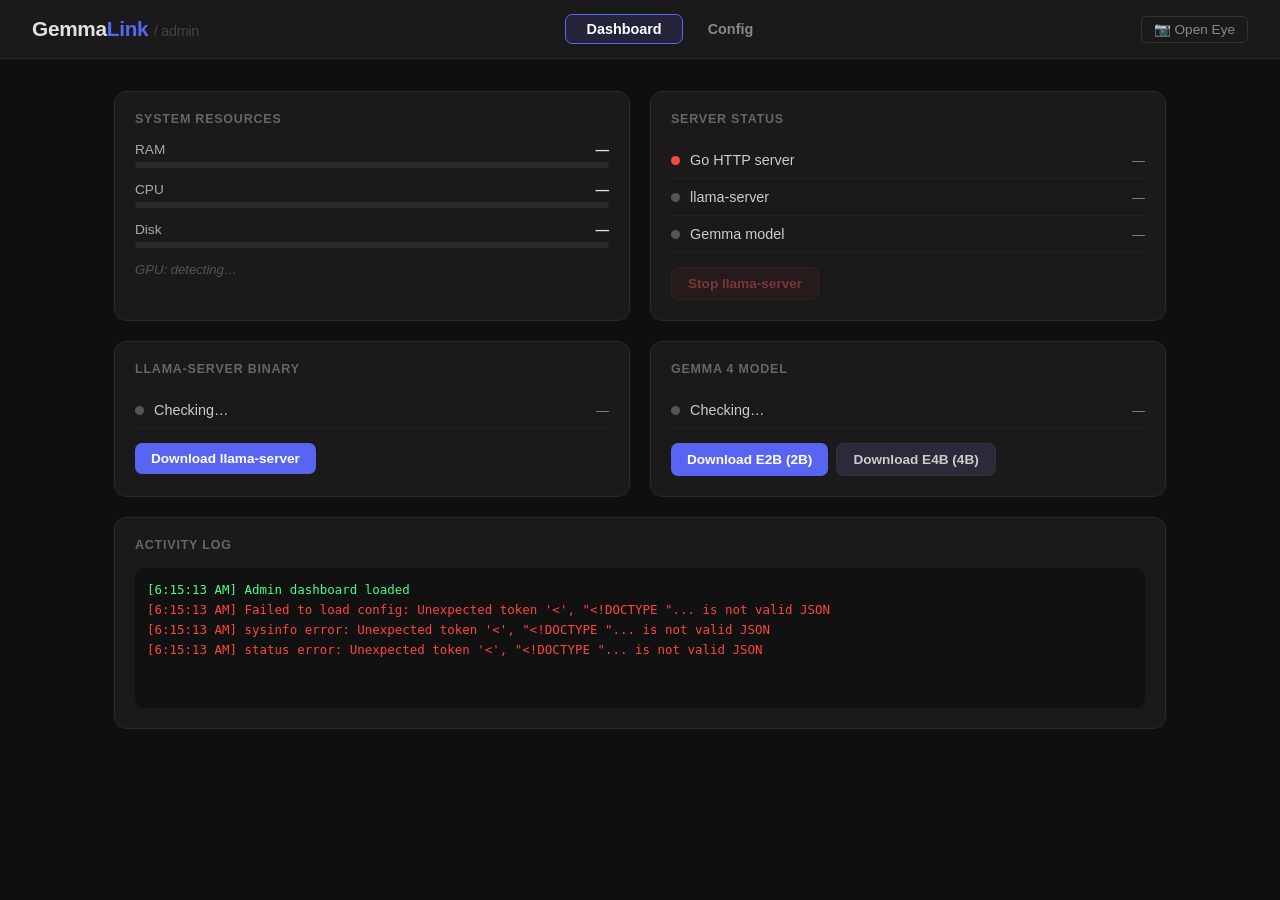
==== static/admin.html @ 3a7ddd97 "Refactor: nested config structure + remote llama-server support - config.go: LlamaLocal/LlamaRemote " ====
<!DOCTYPE html>
<html lang="en">
<head>
  <meta charset="UTF-8" />
  <meta name="viewport" content="width=device-width, initial-scale=1.0" />
  <title>GemmaLink — Admin</title>
  <style>
    *, *::before, *::after { box-sizing: border-box; margin: 0; padding: 0; }

    body {
      font-family: -apple-system, BlinkMacSystemFont, "Segoe UI", sans-serif;
      background: #0f0f0f;
      color: #e0e0e0;
      min-height: 100vh;
    }

    /* ── Header ──────────────────────────────────────── */
    header {
      background: #1a1a1a;
      border-bottom: 1px solid #2a2a2a;
      padding: 14px 32px;
      display: flex;
      align-items: center;
      justify-content: space-between;
      gap: 16px;
    }
    header h1 { font-size: 1.3rem; font-weight: 700; letter-spacing: -0.3px; flex-shrink: 0; }
    header h1 span { color: #5865f2; }

    .header-links a {
      color: #888;
      text-decoration: none;
      font-size: 0.85rem;
      border: 1px solid #333;
      padding: 5px 12px;
      border-radius: 6px;
      white-space: nowrap;
    }
    .header-links a:hover { color: #fff; border-color: #555; }

    /* ── Tabs ────────────────────────────────────────── */
    .tab-bar { display: flex; gap: 4px; }
    .tab-btn {
      background: none;
      border: 1px solid transparent;
      color: #888;
      font-size: 0.9rem;
      font-weight: 600;
      padding: 6px 20px;
      border-radius: 7px;
      cursor: pointer;
      transition: color 0.15s, border-color 0.15s, background 0.15s;
    }
    .tab-btn:hover { color: #ccc; border-color: #333; }
    .tab-btn.active { color: #fff; background: #23243a; border-color: #5865f2; }

    .tab-panel { display: none; }
    .tab-panel.active { display: block; }

    /* ── Dashboard grid ──────────────────────────────── */
    .container {
      max-width: 1100px;
      margin: 0 auto;
      padding: 32px 24px;
      display: grid;
      grid-template-columns: 1fr 1fr;
      gap: 20px;
    }
    @media (max-width: 720px) { .container { grid-template-columns: 1fr; } }

    /* ── Config form layout ──────────────────────────── */
    .container-form {
      max-width: 680px;
      margin: 0 auto;
      padding: 32px 24px;
      display: flex;
      flex-direction: column;
      gap: 20px;
    }

    /* ── Cards (dashboard) ───────────────────────────── */
    .card {
      background: #1a1a1a;
      border: 1px solid #2a2a2a;
      border-radius: 12px;
      padding: 20px;
    }
    .card.full-width { grid-column: 1 / -1; }
    .card h2, .form-section h3 {
      font-size: 0.78rem;
      text-transform: uppercase;
      letter-spacing: 0.8px;
      color: #666;
      margin-bottom: 16px;
    }

    /* ── Form sections (config tab) ──────────────────── */
    .form-section {
      background: #1a1a1a;
      border: 1px solid #2a2a2a;
      border-radius: 12px;
      padding: 22px 24px;
    }
    .form-row {
      display: grid;
      grid-template-columns: 190px 1fr;
      align-items: start;
      gap: 10px 16px;
      margin-bottom: 14px;
    }
    .form-row:last-child { margin-bottom: 0; }
    .form-label {
      font-size: 0.85rem;
      color: #bbb;
      padding-top: 7px;
    }
    .form-label small {
      display: block;
      font-size: 0.72rem;
      color: #555;
      margin-top: 2px;
    }
    .form-input {
      font-size: 0.85rem;
      color: #ccc;
      background: #111;
      border: 1px solid #2a2a2a;
      border-radius: 6px;
      padding: 7px 10px;
      width: 100%;
      font-family: monospace;
      transition: border-color 0.15s;
    }
    .form-input:focus { outline: none; border-color: #5865f2; }

    .inline-row { display: flex; gap: 8px; align-items: center; }
    .inline-row .form-input { flex: 1; min-width: 0; }

    /* ── Resource bars ───────────────────────────────── */
    .resource-row { margin-bottom: 14px; }
    .resource-row:last-child { margin-bottom: 0; }
    .resource-label {
      display: flex;
      justify-content: space-between;
      font-size: 0.85rem;
      color: #aaa;
      margin-bottom: 5px;
    }
    .resource-label span:last-child { color: #e0e0e0; font-weight: 600; }
    .bar-track { background: #2a2a2a; border-radius: 4px; height: 6px; overflow: hidden; }
    .bar-fill { height: 100%; border-radius: 4px; background: #5865f2; transition: width 0.4s ease; }
    .bar-fill.warn { background: #f0a500; }
    .bar-fill.crit { background: #ff4444; }

    /* ── Status indicators ───────────────────────────── */
    .status-item {
      display: flex;
      align-items: center;
      gap: 10px;
      padding: 10px 0;
      border-bottom: 1px solid #222;
      font-size: 0.9rem;
    }
    .status-item:last-child { border-bottom: none; }
    .dot { width: 9px; height: 9px; border-radius: 50%; flex-shrink: 0; }
    .dot.ok      { background: #44ff88; }
    .dot.warn    { background: #f0a500; }
    .dot.missing { background: #ff4444; }
    .dot.unknown { background: #555; }
    .status-label { flex: 1; color: #ccc; }
    .status-value { color: #888; font-size: 0.8rem; }

    /* ── Buttons ─────────────────────────────────────── */
    .btn {
      display: inline-flex;
      align-items: center;
      gap: 6px;
      padding: 8px 16px;
      border: none;
      border-radius: 7px;
      font-size: 0.85rem;
      font-weight: 600;
      cursor: pointer;
      transition: opacity 0.15s;
      white-space: nowrap;
      flex-shrink: 0;
    }
    .btn:disabled { opacity: 0.4; cursor: default; }
    .btn-primary   { background: #5865f2; color: #fff; }
    .btn-secondary { background: #2a2a3a; color: #ccc; border: 1px solid #333; }
    .btn-danger    { background: #3a1a1a; color: #ff6666; border: 1px solid #5a2a2a; }
    .btn-sm { padding: 6px 12px; font-size: 0.8rem; }

    /* ── Download progress ───────────────────────────── */
    .progress-wrap { margin-top: 12px; display: none; }
    .progress-wrap.visible { display: block; }
    .progress-track { background: #2a2a2a; border-radius: 4px; height: 8px; overflow: hidden; margin-bottom: 6px; }
    .progress-fill { height: 100%; border-radius: 4px; background: #5865f2; width: 0%; transition: width 0.3s ease; }
    .progress-label { font-size: 0.78rem; color: #666; }

    /* ── Log ─────────────────────────────────────────── */
    #log-box {
      background: #111;
      border-radius: 8px;
      padding: 12px;
      font-family: monospace;
      font-size: 0.78rem;
      color: #888;
      height: 140px;
      overflow-y: auto;
      line-height: 1.6;
    }
    #log-box .log-ok   { color: #44ff88; }
    #log-box .log-warn { color: #f0a500; }
    #log-box .log-err  { color: #ff4444; }

    .actions-row { display: flex; gap: 8px; flex-wrap: wrap; margin-top: 14px; }
    .gpu-row { color: #555; font-size: 0.82rem; margin-top: 8px; font-style: italic; }

    /* ── Misc ────────────────────────────────────────── */
    .badge { font-size: 0.78rem; padding: 3px 8px; border-radius: 5px; font-weight: 600; }
    .badge-ok  { background: #1a3a2a; color: #44ff88; }
    .badge-err { background: #3a1a1a; color: #ff6666; }

    .warn-text { color: #f0a500; font-size: 0.78rem; }
    .muted     { color: #555; font-size: 0.78rem; font-weight: 400; text-transform: none; letter-spacing: 0; }
    .hint-text { font-size: 0.8rem; color: #555; line-height: 1.5; margin-bottom: 16px; }

    .remote-notice {
      background: #1a1a2a;
      border: 1px solid #2a2a4a;
      border-radius: 8px;
      padding: 12px 14px;
      font-size: 0.83rem;
      color: #8899ff;
      line-height: 1.5;
      margin-top: 14px;
    }

    /* ── Radio group ─────────────────────────────────── */
    .radio-group { display: flex; flex-direction: column; gap: 8px; }
    .radio-label {
      display: flex;
      align-items: center;
      gap: 9px;
      font-size: 0.88rem;
      color: #ccc;
      cursor: pointer;
    }
    .radio-label input[type=radio] { accent-color: #5865f2; width: 15px; height: 15px; cursor: pointer; }
    .radio-label.active { color: #fff; }
    .mode-panel { margin-top: 14px; }
  </style>
</head>
<body>

<header>
  <h1>Gemma<span>Link</span> <span style="color:#444;font-weight:400;font-size:0.9rem">/ admin</span></h1>
  <div class="tab-bar">
    <button class="tab-btn active" data-tab="dashboard">Dashboard</button>
    <button class="tab-btn" data-tab="config">Config</button>
  </div>
  <div class="header-links">
    <a href="/eye.html">📷 Open Eye</a>
  </div>
</header>

<!-- ═══════════ DASHBOARD TAB ═══════════ -->
<div id="tab-dashboard" class="tab-panel active">
<div class="container">

  <!-- System Resources -->
  <div class="card">
    <h2>System Resources</h2>
    <div class="resource-row">
      <div class="resource-label"><span>RAM</span><span id="ram-label">—</span></div>
      <div class="bar-track"><div class="bar-fill" id="ram-bar" style="width:0%"></div></div>
    </div>
    <div class="resource-row">
      <div class="resource-label"><span>CPU</span><span id="cpu-label">—</span></div>
      <div class="bar-track"><div class="bar-fill" id="cpu-bar" style="width:0%"></div></div>
    </div>
    <div class="resource-row">
      <div class="resource-label"><span>Disk</span><span id="disk-label">—</span></div>
      <div class="bar-track"><div class="bar-fill" id="disk-bar" style="width:0%"></div></div>
    </div>
    <div class="gpu-row" id="gpu-info">GPU: detecting…</div>
  </div>

  <!-- Server Status -->
  <div class="card">
    <h2>Server Status</h2>
    <div class="status-item">
      <div class="dot unknown" id="dot-server"></div>
      <span class="status-label">Go HTTP server</span>
      <span class="status-value" id="val-server">—</span>
    </div>
    <div class="status-item">
      <div class="dot unknown" id="dot-llama"></div>
      <span class="status-label">llama-server</span>
      <span class="status-value" id="val-llama">—</span>
    </div>
    <div class="status-item">
      <div class="dot unknown" id="dot-model"></div>
      <span class="status-label">Gemma model</span>
      <span class="status-value" id="val-model">—</span>
    </div>
    <!-- local mode only -->
    <div class="actions-row" id="row-stop">
      <button class="btn btn-danger" id="btn-stop-llama" disabled>Stop llama-server</button>
    </div>
    <!-- remote mode notice -->
    <div id="remote-notice" class="remote-notice" style="display:none">
      llama-server is managed on the remote host.<br>
      Start it manually with the Gemma model loaded, then verify
      with <strong>Test Connection</strong> in the Config tab.
    </div>
  </div>

  <!-- llama-server Binary — local mode only -->
  <div class="card" id="card-binary">
    <h2>llama-server Binary</h2>
    <div class="status-item">
      <div class="dot unknown" id="dot-bin"></div>
      <span class="status-label" id="label-bin">Checking…</span>
      <span class="status-value" id="val-bin">—</span>
    </div>
    <div class="actions-row">
      <button class="btn btn-primary" id="btn-dl-llama">Download llama-server</button>
    </div>
    <div class="progress-wrap" id="prog-llama-wrap">
      <div class="progress-track"><div class="progress-fill" id="prog-llama-fill"></div></div>
      <div class="progress-label" id="prog-llama-label">0%</div>
    </div>
  </div>

  <!-- Gemma Model — local mode only -->
  <div class="card" id="card-model">
    <h2>Gemma 4 Model</h2>
    <div class="status-item">
      <div class="dot unknown" id="dot-gguf"></div>
      <span class="status-label" id="label-gguf">Checking…</span>
      <span class="status-value" id="val-gguf">—</span>
    </div>
    <div class="actions-row">
      <button class="btn btn-primary" id="btn-dl-e2b">Download E2B (2B)</button>
      <button class="btn btn-secondary" id="btn-dl-e4b">Download E4B (4B)</button>
    </div>
    <div class="progress-wrap" id="prog-model-wrap">
      <div class="progress-track"><div class="progress-fill" id="prog-model-fill"></div></div>
      <div class="progress-label" id="prog-model-label">0%</div>
    </div>
  </div>

  <!-- Activity Log -->
  <div class="card full-width">
    <h2>Activity Log</h2>
    <div id="log-box"></div>
  </div>

</div>
</div><!-- /tab-dashboard -->

<!-- ═══════════ CONFIG TAB ═══════════ -->
<div id="tab-config" class="tab-panel">
<div class="container-form">

  <!-- GemmaLink Server -->
  <div class="form-section">
    <h3>GemmaLink Server</h3>
    <div class="form-row">
      <div class="form-label">HTTP Host<small>bind / QR address</small></div>
      <input class="form-input" id="cfg-http-host" type="text" placeholder="localhost" />
    </div>
    <div class="form-row">
      <div class="form-label">HTTP Port</div>
      <input class="form-input" id="cfg-http-port" type="text" maxlength="5" placeholder="8080" />
    </div>
    <div class="form-row">
      <div class="form-label">HTTPS Port<small>required for camera</small></div>
      <div>
        <input class="form-input" id="cfg-https-port" type="text" maxlength="5" placeholder="8443" />
        <div id="cfg-restart-warn" style="display:none;margin-top:5px" class="warn-text">⚠ Port changes require a server restart</div>
      </div>
    </div>
    <div class="form-row">
      <div class="form-label">Upload Dir<small>temp image storage</small></div>
      <input class="form-input" id="cfg-upload-dir" type="text" placeholder="uploads" />
    </div>
  </div>

  <!-- Inference Server -->
  <div class="form-section">
    <h3>Inference Server (llama.cpp)</h3>

    <!-- Mode selector -->
    <div class="form-row">
      <div class="form-label">Mode</div>
      <div class="radio-group">
        <label class="radio-label" id="lbl-local">
          <input type="radio" name="llama-mode" value="local" id="radio-local" />
          Local — managed by this server
        </label>
        <label class="radio-label" id="lbl-remote">
          <input type="radio" name="llama-mode" value="remote" id="radio-remote" />
          Remote — another machine on the network
        </label>
      </div>
    </div>

    <!-- Local panel -->
    <div id="panel-local" class="mode-panel">
      <div class="form-row">
        <div class="form-label">Endpoint<small>local URL</small></div>
        <div class="inline-row">
          <input class="form-input" id="cfg-local-endpoint" type="text" placeholder="http://localhost:11434" />
          <button class="btn btn-secondary btn-sm" id="btn-test-local">Test</button>
          <span id="conn-status-local"></span>
        </div>
      </div>
      <div class="form-row">
        <div class="form-label">llama Binary<small>path on this machine</small></div>
        <input class="form-input" id="cfg-llama-bin" type="text" placeholder="bin/linux/llama-server" />
      </div>
      <div class="form-row">
        <div class="form-label">Model Path<small>.gguf file</small></div>
        <input class="form-input" id="cfg-model-path" type="text" placeholder="models/gemma-4-e4b.gguf" />
      </div>
      <div class="form-row">
        <div class="form-label">Context Size<small>tokens</small></div>
        <input class="form-input" id="cfg-context-size" type="text" maxlength="6" placeholder="4096" />
      </div>
    </div>

    <!-- Remote panel -->
    <div id="panel-remote" class="mode-panel" style="display:none">
      <div class="form-row">
        <div class="form-label">Endpoint<small>remote URL</small></div>
        <div class="inline-row">
          <input class="form-input" id="cfg-remote-endpoint" type="text" placeholder="http://192.168.1.32:11434" />
          <button class="btn btn-secondary btn-sm" id="btn-test-remote">Test</button>
          <span id="conn-status-remote"></span>
        </div>
      </div>
      <div class="remote-notice">
        Start llama-server on the remote machine with the Gemma model loaded,
        then click <strong>Test</strong> to verify the connection.
      </div>
    </div>
  </div>

  <!-- Save -->
  <div style="display:flex;align-items:center;gap:12px">
    <button class="btn btn-primary" id="btn-save-cfg">Save Configuration</button>
    <span id="cfg-status" style="font-size:0.82rem;color:#666"></span>
  </div>

  <!-- SSL Certificate -->
  <div class="form-section">
    <h3>SSL Certificate</h3>
    <p class="hint-text">Self-signed certificate used for HTTPS. Regenerate after changing host or IP to update Subject Alternative Names.</p>
    <div style="display:flex;align-items:center;gap:12px">
      <button class="btn btn-secondary" id="btn-regen-cert">🔒 Regenerate SSL Certificate</button>
      <span id="cert-status" style="font-size:0.82rem;color:#666"></span>
    </div>
  </div>

</div>
</div><!-- /tab-config -->

<script>
  // ─── Tab switching ─────────────────────────────────────────────
  document.querySelectorAll('.tab-btn').forEach(btn => {
    btn.addEventListener('click', () => {
      document.querySelectorAll('.tab-btn').forEach(b => b.classList.remove('active'));
      document.querySelectorAll('.tab-panel').forEach(p => p.classList.remove('active'));
      btn.classList.add('active');
      document.getElementById('tab-' + btn.dataset.tab).classList.add('active');
    });
  });

  // ─── Logging ───────────────────────────────────────────────────
  function log(msg, type = '') {
    const box = document.getElementById('log-box');
    const line = document.createElement('div');
    if (type) line.className = 'log-' + type;
    line.textContent = `[${new Date().toLocaleTimeString()}] ${msg}`;
    box.appendChild(line);
    box.scrollTop = box.scrollHeight;
  }

  function setBar(id, pct) {
    const el = document.getElementById(id);
    el.style.width = pct + '%';
    el.className = 'bar-fill' + (pct > 89 ? ' crit' : pct > 69 ? ' warn' : '');
  }
  function setDot(id, state) { document.getElementById(id).className = 'dot ' + state; }
  function fmtGB(b) { return (b / 1073741824).toFixed(1) + ' GB'; }

  // ─── Remote mode UI ────────────────────────────────────────────
  let remoteMode = false;
  function applyRemoteMode(remote) {
    remoteMode = remote;
    document.getElementById('card-binary').style.display    = remote ? 'none' : '';
    document.getElementById('card-model').style.display     = remote ? 'none' : '';
    document.getElementById('row-stop').style.display       = remote ? 'none' : '';
    document.getElementById('remote-notice').style.display  = remote ? 'block' : 'none';
    document.getElementById('section-local').style.display  = remote ? 'none' : '';
    document.getElementById('local-mode-label').textContent = remote ? '(remote — not applicable)' : '(local)';
  }

  // ─── Poll /api/sysinfo ─────────────────────────────────────────
  async function pollSysinfo() {
    try {
      const d = await fetch('/api/sysinfo').then(r => r.json());
      const ramPct  = Math.round(d.ram_used  / d.ram_total  * 100);
      const diskPct = Math.round(d.disk_used / d.disk_total * 100);
      document.getElementById('ram-label').textContent  = `${fmtGB(d.ram_used)} / ${fmtGB(d.ram_total)} (${ramPct}%)`;
      document.getElementById('cpu-label').textContent  = `${d.cpu_pct.toFixed(1)}%`;
      document.getElementById('disk-label').textContent = `${fmtGB(d.disk_used)} / ${fmtGB(d.disk_total)} (${diskPct}%)`;
      setBar('ram-bar', ramPct);
      setBar('cpu-bar', Math.round(d.cpu_pct));
      setBar('disk-bar', diskPct);
      const gpuEl = document.getElementById('gpu-info');
      if (d.gpu_name) {
        gpuEl.textContent  = `GPU: ${d.gpu_name} — VRAM ${fmtGB(d.gpu_vram_used)} / ${fmtGB(d.gpu_vram_total)}`;
        gpuEl.style.color  = '#aaa';
      } else {
        gpuEl.textContent = 'GPU: not detected (CPU inference mode)';
      }
    } catch(e) { log('sysinfo error: ' + e.message, 'err'); }
  }

  // ─── Poll /api/status ──────────────────────────────────────────
  async function pollStatus() {
    try {
      const d = await fetch('/api/status').then(r => r.json());
      setDot('dot-server', 'ok');
      document.getElementById('val-server').textContent = 'running';

      applyRemoteMode(d.remote_mode === true);

      if (d.ready) {
        setDot('dot-llama', 'ok');
        document.getElementById('val-llama').textContent = d.llama_addr || ('port ' + d.llama_port);
        document.getElementById('btn-stop-llama').disabled = false;
      } else {
        setDot('dot-llama', 'missing');
        document.getElementById('val-llama').textContent = 'not running';
        document.getElementById('btn-stop-llama').disabled = true;
      }

      if (!remoteMode) {
        if (d.bin_present) {
          setDot('dot-bin', 'ok');
          document.getElementById('label-bin').textContent = 'Binary found';
          document.getElementById('val-bin').textContent   = d.bin_path;
        } else {
          setDot('dot-bin', 'missing');
          document.getElementById('label-bin').textContent = 'Binary missing';
          document.getElementById('val-bin').textContent   = d.bin_path;
        }
        if (d.model_present) {
          setDot('dot-model', 'ok'); setDot('dot-gguf', 'ok');
          document.getElementById('label-gguf').textContent = 'Model found';
          document.getElementById('val-model').textContent  = fmtGB(d.model_size);
          document.getElementById('val-gguf').textContent   = d.model_path;
        } else {
          setDot('dot-model', 'missing'); setDot('dot-gguf', 'missing');
          document.getElementById('label-gguf').textContent = 'Model not found';
          document.getElementById('val-model').textContent  = 'missing';
          document.getElementById('val-gguf').textContent   = d.model_path;
        }
      }
    } catch(e) {
      setDot('dot-server', 'missing');
      log('status error: ' + e.message, 'err');
    }
  }

  // ─── Downloads ─────────────────────────────────────────────────
  document.getElementById('btn-dl-llama').addEventListener('click', () => {
    log('Starting llama-server download…', 'ok');
    startDownload('/api/download?target=llama', 'prog-llama-wrap', 'prog-llama-fill', 'prog-llama-label');
  });
  document.getElementById('btn-dl-e2b').addEventListener('click', () => {
    log('Starting Gemma 4 E2B download…', 'ok');
    startDownload('/api/download?target=model-e2b', 'prog-model-wrap', 'prog-model-fill', 'prog-model-label');
  });
  document.getElementById('btn-dl-e4b').addEventListener('click', () => {
    log('Starting Gemma 4 E4B download…', 'ok');
    startDownload('/api/download?target=model-e4b', 'prog-model-wrap', 'prog-model-fill', 'prog-model-label');
  });

  async function startDownload(url, wrapId, fillId, labelId) {
    const wrap = document.getElementById(wrapId), fill = document.getElementById(fillId), label = document.getElementById(labelId);
    wrap.classList.add('visible'); fill.style.width = '0%'; label.textContent = 'Starting…';
    try {
      const reader = (await fetch(url)).body.getReader();
      const dec = new TextDecoder();
      let buf = '';
      while (true) {
        const { done, value } = await reader.read();
        if (done) break;
        buf += dec.decode(value, { stream: true });
        const lines = buf.split('\n'); buf = lines.pop();
        for (const line of lines) {
          if (!line.startsWith('data: ')) continue;
          try {
            const e = JSON.parse(line.slice(6));
            if (e.pct  !== undefined) { fill.style.width = e.pct + '%'; label.textContent = `${e.pct}% — ${fmtGB(e.bytes)} / ${fmtGB(e.total)}`; }
            if (e.done)  { label.textContent = 'Done!'; fill.style.background = '#44ff88'; log('Download complete.', 'ok'); pollStatus(); }
            if (e.error) { label.textContent = 'Error: ' + e.error; fill.style.background = '#ff4444'; log('Download error: ' + e.error, 'err'); }
          } catch { /* skip malformed */ }
        }
      }
    } catch(e) { label.textContent = 'Failed: ' + e.message; log('Download failed: ' + e.message, 'err'); }
  }

  // ─── Stop llama-server ─────────────────────────────────────────
  document.getElementById('btn-stop-llama').addEventListener('click', async () => {
    await fetch('/api/llama/stop', { method: 'POST' });
    log('Sent stop signal to llama-server', 'warn');
    setTimeout(pollStatus, 1000);
  });

  // ─── Llama mode radio ──────────────────────────────────────────
  function setLlamaMode(mode) {
    const isRemote = mode === 'remote';
    document.getElementById('radio-local').checked  = !isRemote;
    document.getElementById('radio-remote').checked = isRemote;
    document.getElementById('lbl-local').classList.toggle('active', !isRemote);
    document.getElementById('lbl-remote').classList.toggle('active', isRemote);
    document.getElementById('panel-local').style.display  = isRemote ? 'none' : '';
    document.getElementById('panel-remote').style.display = isRemote ? '' : 'none';
    applyRemoteMode(isRemote);
  }
  document.querySelectorAll('input[name="llama-mode"]').forEach(r => {
    r.addEventListener('change', () => setLlamaMode(r.value));
  });

  // ─── Load config ───────────────────────────────────────────────
  async function loadConfig() {
    try {
      const d = await fetch('/api/config').then(r => r.json());
      document.getElementById('cfg-http-host').value  = d.http_host  ?? '';
      document.getElementById('cfg-http-port').value  = d.http_port  ?? '';
      document.getElementById('cfg-https-port').value = d.https_port ?? '';
      document.getElementById('cfg-upload-dir').value = d.upload_dir ?? '';

      const loc = d.llama_local  ?? {};
      const rem = d.llama_remote ?? {};
      document.getElementById('cfg-local-endpoint').value  = loc.endpoint     ?? 'http://localhost:11434';
      document.getElementById('cfg-llama-bin').value       = loc.llama_bin    ?? '';
      document.getElementById('cfg-model-path').value      = loc.model_path   ?? '';
      document.getElementById('cfg-context-size').value    = loc.context_size ?? '';
      document.getElementById('cfg-remote-endpoint').value = rem.endpoint     ?? '';

      setLlamaMode(rem.enabled ? 'remote' : 'local');
      log('Configuration loaded', 'ok');
    } catch(e) { log('Failed to load config: ' + e.message, 'err'); }
  }

  // ─── Save config ───────────────────────────────────────────────
  document.getElementById('btn-save-cfg').addEventListener('click', async () => {
    const isRemote = document.getElementById('radio-remote').checked;
    const body = {
      http_host:  document.getElementById('cfg-http-host').value.trim(),
      http_port:  document.getElementById('cfg-http-port').value.trim(),
      https_port: document.getElementById('cfg-https-port').value.trim(),
      upload_dir: document.getElementById('cfg-upload-dir').value.trim(),
      llama_local: {
        enabled:      !isRemote,
        endpoint:     document.getElementById('cfg-local-endpoint').value.trim(),
        llama_bin:    document.getElementById('cfg-llama-bin').value.trim(),
        model_path:   document.getElementById('cfg-model-path').value.trim(),
        context_size: parseInt(document.getElementById('cfg-context-size').value.trim(), 10) || 0,
      },
      llama_remote: {
        enabled:  isRemote,
        endpoint: document.getElementById('cfg-remote-endpoint').value.trim(),
      },
    };
    const st = document.getElementById('cfg-status');
    st.textContent = 'Saving…'; st.style.color = '#888';
    try {
      const d = await fetch('/api/config', { method: 'POST', headers: {'Content-Type':'application/json'}, body: JSON.stringify(body) }).then(r => r.json());
      if (d.ok) {
        st.textContent = 'Saved ✓'; st.style.color = '#44ff88';
        document.getElementById('cfg-restart-warn').style.display = d.ports_changed ? 'block' : 'none';
        log('Configuration saved' + (d.ports_changed ? ' — restart required' : ''), d.ports_changed ? 'warn' : 'ok');
        pollStatus();
      } else { st.textContent = 'Error'; st.style.color = '#ff4444'; }
    } catch(e) { st.textContent = 'Failed'; st.style.color = '#ff4444'; log('Config save error: ' + e.message, 'err'); }
    setTimeout(() => { st.textContent = ''; st.style.color = ''; }, 4000);
  });

  // ─── Test connection ───────────────────────────────────────────
  async function testEndpoint(endpoint, statusEl) {
    statusEl.textContent = 'Testing…'; statusEl.className = ''; statusEl.style.cssText = 'font-size:0.8rem;color:#888';
    try {
      const d = await fetch(`/api/llama/test?endpoint=${encodeURIComponent(endpoint)}`).then(r => r.json());
      if (d.reachable) {
        statusEl.innerHTML = `<span class="badge badge-ok">✓ reachable${d.model_name ? ' — ' + d.model_name : ''}</span>`;
        log(`llama-server reachable at ${endpoint}${d.model_name ? ' · model: ' + d.model_name : ''}`, 'ok');
      } else {
        statusEl.innerHTML = `<span class="badge badge-err">✗ not reachable</span>`;
        log(`llama-server not reachable at ${endpoint}`, 'warn');
      }
    } catch(e) {
      statusEl.innerHTML = `<span class="badge badge-err">✗ error</span>`;
      log('Test failed: ' + e.message, 'err');
    }
  }
  document.getElementById('btn-test-local').addEventListener('click', () => {
    testEndpoint(
      document.getElementById('cfg-local-endpoint').value.trim(),
      document.getElementById('conn-status-local')
    );
  });
  document.getElementById('btn-test-remote').addEventListener('click', () => {
    testEndpoint(
      document.getElementById('cfg-remote-endpoint').value.trim(),
      document.getElementById('conn-status-remote')
    );
  });

  // ─── Regenerate SSL cert ───────────────────────────────────────
  document.getElementById('btn-regen-cert').addEventListener('click', async () => {
    const st = document.getElementById('cert-status');
    st.textContent = 'Generating…'; st.style.color = '#888';
    log('Regenerating SSL certificate…');
    try {
      const d = await fetch('/api/cert/regenerate', { method: 'POST' }).then(r => r.json());
      if (d.ok) {
        st.textContent = 'Generated ✓'; st.style.color = '#44ff88';
        log(`Certificate generated — SANs: ${d.hostnames.join(', ')} | IPs: ${d.ips.join(', ')}`, 'ok');
      } else { st.textContent = 'Failed'; st.style.color = '#ff4444'; }
    } catch(e) { st.textContent = 'Failed'; st.style.color = '#ff4444'; log('Cert error: ' + e.message, 'err'); }
    setTimeout(() => { st.textContent = ''; st.style.color = ''; }, 5000);
  });

  // ─── Init ──────────────────────────────────────────────────────
  log('Admin dashboard loaded', 'ok');
  loadConfig();
  pollSysinfo();
  pollStatus();
  setInterval(pollSysinfo, 5000);
  setInterval(pollStatus, 4000);
</script>
</body>
</html>
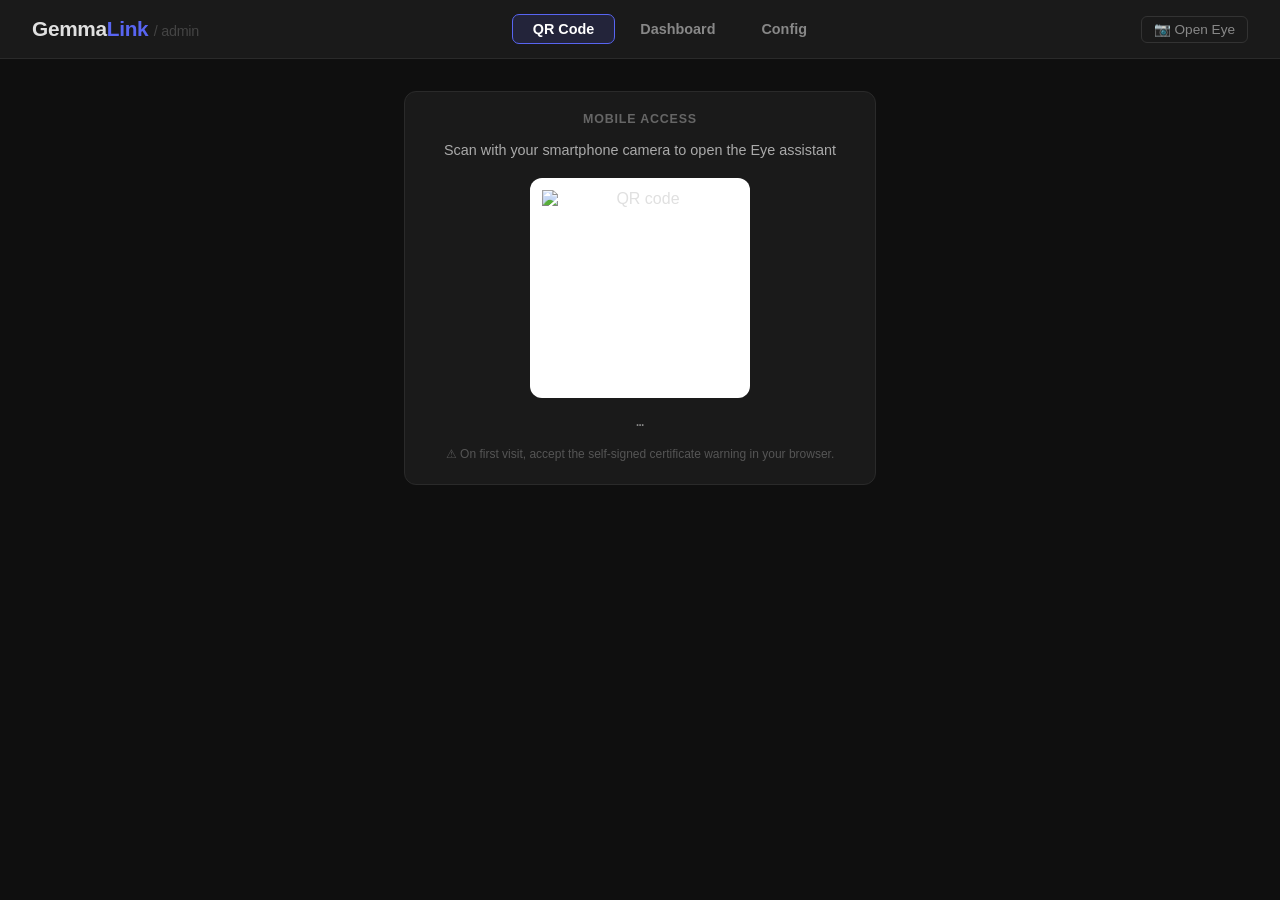
==== commit 680ac86e: "feat: QR code tab, WSL-aware IP detection, admin.css Co-authored-by: Copilot <copilot@github.com>" ====
--- a/static/admin.html
+++ b/static/admin.html
@@ -4,260 +4,15 @@
   <meta charset="UTF-8" />
   <meta name="viewport" content="width=device-width, initial-scale=1.0" />
   <title>GemmaLink — Admin</title>
-  <style>
-    *, *::before, *::after { box-sizing: border-box; margin: 0; padding: 0; }
-
-    body {
-      font-family: -apple-system, BlinkMacSystemFont, "Segoe UI", sans-serif;
-      background: #0f0f0f;
-      color: #e0e0e0;
-      min-height: 100vh;
-    }
-
-    /* ── Header ──────────────────────────────────────── */
-    header {
-      background: #1a1a1a;
-      border-bottom: 1px solid #2a2a2a;
-      padding: 14px 32px;
-      display: flex;
-      align-items: center;
-      justify-content: space-between;
-      gap: 16px;
-    }
-    header h1 { font-size: 1.3rem; font-weight: 700; letter-spacing: -0.3px; flex-shrink: 0; }
-    header h1 span { color: #5865f2; }
-
-    .header-links a {
-      color: #888;
-      text-decoration: none;
-      font-size: 0.85rem;
-      border: 1px solid #333;
-      padding: 5px 12px;
-      border-radius: 6px;
-      white-space: nowrap;
-    }
-    .header-links a:hover { color: #fff; border-color: #555; }
-
-    /* ── Tabs ────────────────────────────────────────── */
-    .tab-bar { display: flex; gap: 4px; }
-    .tab-btn {
-      background: none;
-      border: 1px solid transparent;
-      color: #888;
-      font-size: 0.9rem;
-      font-weight: 600;
-      padding: 6px 20px;
-      border-radius: 7px;
-      cursor: pointer;
-      transition: color 0.15s, border-color 0.15s, background 0.15s;
-    }
-    .tab-btn:hover { color: #ccc; border-color: #333; }
-    .tab-btn.active { color: #fff; background: #23243a; border-color: #5865f2; }
-
-    .tab-panel { display: none; }
-    .tab-panel.active { display: block; }
-
-    /* ── Dashboard grid ──────────────────────────────── */
-    .container {
-      max-width: 1100px;
-      margin: 0 auto;
-      padding: 32px 24px;
-      display: grid;
-      grid-template-columns: 1fr 1fr;
-      gap: 20px;
-    }
-    @media (max-width: 720px) { .container { grid-template-columns: 1fr; } }
-
-    /* ── Config form layout ──────────────────────────── */
-    .container-form {
-      max-width: 680px;
-      margin: 0 auto;
-      padding: 32px 24px;
-      display: flex;
-      flex-direction: column;
-      gap: 20px;
-    }
-
-    /* ── Cards (dashboard) ───────────────────────────── */
-    .card {
-      background: #1a1a1a;
-      border: 1px solid #2a2a2a;
-      border-radius: 12px;
-      padding: 20px;
-    }
-    .card.full-width { grid-column: 1 / -1; }
-    .card h2, .form-section h3 {
-      font-size: 0.78rem;
-      text-transform: uppercase;
-      letter-spacing: 0.8px;
-      color: #666;
-      margin-bottom: 16px;
-    }
-
-    /* ── Form sections (config tab) ──────────────────── */
-    .form-section {
-      background: #1a1a1a;
-      border: 1px solid #2a2a2a;
-      border-radius: 12px;
-      padding: 22px 24px;
-    }
-    .form-row {
-      display: grid;
-      grid-template-columns: 190px 1fr;
-      align-items: start;
-      gap: 10px 16px;
-      margin-bottom: 14px;
-    }
-    .form-row:last-child { margin-bottom: 0; }
-    .form-label {
-      font-size: 0.85rem;
-      color: #bbb;
-      padding-top: 7px;
-    }
-    .form-label small {
-      display: block;
-      font-size: 0.72rem;
-      color: #555;
-      margin-top: 2px;
-    }
-    .form-input {
-      font-size: 0.85rem;
-      color: #ccc;
-      background: #111;
-      border: 1px solid #2a2a2a;
-      border-radius: 6px;
-      padding: 7px 10px;
-      width: 100%;
-      font-family: monospace;
-      transition: border-color 0.15s;
-    }
-    .form-input:focus { outline: none; border-color: #5865f2; }
-
-    .inline-row { display: flex; gap: 8px; align-items: center; }
-    .inline-row .form-input { flex: 1; min-width: 0; }
-
-    /* ── Resource bars ───────────────────────────────── */
-    .resource-row { margin-bottom: 14px; }
-    .resource-row:last-child { margin-bottom: 0; }
-    .resource-label {
-      display: flex;
-      justify-content: space-between;
-      font-size: 0.85rem;
-      color: #aaa;
-      margin-bottom: 5px;
-    }
-    .resource-label span:last-child { color: #e0e0e0; font-weight: 600; }
-    .bar-track { background: #2a2a2a; border-radius: 4px; height: 6px; overflow: hidden; }
-    .bar-fill { height: 100%; border-radius: 4px; background: #5865f2; transition: width 0.4s ease; }
-    .bar-fill.warn { background: #f0a500; }
-    .bar-fill.crit { background: #ff4444; }
-
-    /* ── Status indicators ───────────────────────────── */
-    .status-item {
-      display: flex;
-      align-items: center;
-      gap: 10px;
-      padding: 10px 0;
-      border-bottom: 1px solid #222;
-      font-size: 0.9rem;
-    }
-    .status-item:last-child { border-bottom: none; }
-    .dot { width: 9px; height: 9px; border-radius: 50%; flex-shrink: 0; }
-    .dot.ok      { background: #44ff88; }
-    .dot.warn    { background: #f0a500; }
-    .dot.missing { background: #ff4444; }
-    .dot.unknown { background: #555; }
-    .status-label { flex: 1; color: #ccc; }
-    .status-value { color: #888; font-size: 0.8rem; }
-
-    /* ── Buttons ─────────────────────────────────────── */
-    .btn {
-      display: inline-flex;
-      align-items: center;
-      gap: 6px;
-      padding: 8px 16px;
-      border: none;
-      border-radius: 7px;
-      font-size: 0.85rem;
-      font-weight: 600;
-      cursor: pointer;
-      transition: opacity 0.15s;
-      white-space: nowrap;
-      flex-shrink: 0;
-    }
-    .btn:disabled { opacity: 0.4; cursor: default; }
-    .btn-primary   { background: #5865f2; color: #fff; }
-    .btn-secondary { background: #2a2a3a; color: #ccc; border: 1px solid #333; }
-    .btn-danger    { background: #3a1a1a; color: #ff6666; border: 1px solid #5a2a2a; }
-    .btn-sm { padding: 6px 12px; font-size: 0.8rem; }
-
-    /* ── Download progress ───────────────────────────── */
-    .progress-wrap { margin-top: 12px; display: none; }
-    .progress-wrap.visible { display: block; }
-    .progress-track { background: #2a2a2a; border-radius: 4px; height: 8px; overflow: hidden; margin-bottom: 6px; }
-    .progress-fill { height: 100%; border-radius: 4px; background: #5865f2; width: 0%; transition: width 0.3s ease; }
-    .progress-label { font-size: 0.78rem; color: #666; }
-
-    /* ── Log ─────────────────────────────────────────── */
-    #log-box {
-      background: #111;
-      border-radius: 8px;
-      padding: 12px;
-      font-family: monospace;
-      font-size: 0.78rem;
-      color: #888;
-      height: 140px;
-      overflow-y: auto;
-      line-height: 1.6;
-    }
-    #log-box .log-ok   { color: #44ff88; }
-    #log-box .log-warn { color: #f0a500; }
-    #log-box .log-err  { color: #ff4444; }
-
-    .actions-row { display: flex; gap: 8px; flex-wrap: wrap; margin-top: 14px; }
-    .gpu-row { color: #555; font-size: 0.82rem; margin-top: 8px; font-style: italic; }
-
-    /* ── Misc ────────────────────────────────────────── */
-    .badge { font-size: 0.78rem; padding: 3px 8px; border-radius: 5px; font-weight: 600; }
-    .badge-ok  { background: #1a3a2a; color: #44ff88; }
-    .badge-err { background: #3a1a1a; color: #ff6666; }
-
-    .warn-text { color: #f0a500; font-size: 0.78rem; }
-    .muted     { color: #555; font-size: 0.78rem; font-weight: 400; text-transform: none; letter-spacing: 0; }
-    .hint-text { font-size: 0.8rem; color: #555; line-height: 1.5; margin-bottom: 16px; }
-
-    .remote-notice {
-      background: #1a1a2a;
-      border: 1px solid #2a2a4a;
-      border-radius: 8px;
-      padding: 12px 14px;
-      font-size: 0.83rem;
-      color: #8899ff;
-      line-height: 1.5;
-      margin-top: 14px;
-    }
-
-    /* ── Radio group ─────────────────────────────────── */
-    .radio-group { display: flex; flex-direction: column; gap: 8px; }
-    .radio-label {
-      display: flex;
-      align-items: center;
-      gap: 9px;
-      font-size: 0.88rem;
-      color: #ccc;
-      cursor: pointer;
-    }
-    .radio-label input[type=radio] { accent-color: #5865f2; width: 15px; height: 15px; cursor: pointer; }
-    .radio-label.active { color: #fff; }
-    .mode-panel { margin-top: 14px; }
-  </style>
+  <link href="css/admin.css" rel="stylesheet">
 </head>
 <body>
 
 <header>
   <h1>Gemma<span>Link</span> <span style="color:#444;font-weight:400;font-size:0.9rem">/ admin</span></h1>
   <div class="tab-bar">
-    <button class="tab-btn active" data-tab="dashboard">Dashboard</button>
+    <button class="tab-btn active" data-tab="qr">QR Code</button>
+    <button class="tab-btn" data-tab="dashboard">Dashboard</button>
     <button class="tab-btn" data-tab="config">Config</button>
   </div>
   <div class="header-links">
@@ -265,8 +20,31 @@
   </div>
 </header>
 
+<!-- ═══════════ QR CODE TAB ═══════════ -->
+<div id="tab-qr" class="tab-panel active">
+<div class="container" style="max-width:520px">
+
+  <div class="card full-width" style="text-align:center">
+    <h2>Mobile Access</h2>
+    <p style="color:#aaa;margin:0 0 20px;font-size:0.9rem">
+      Scan with your smartphone camera to open the Eye assistant
+    </p>
+    <img id="qr-img" src="/api/qr" alt="QR code"
+         style="width:220px;height:220px;border-radius:12px;background:#fff;padding:12px;display:block;margin:0 auto 16px" />
+    <div id="qr-url"
+         style="font-size:0.8rem;color:#888;font-family:monospace;word-break:break-all;margin-bottom:16px">
+      …
+    </div>
+    <p style="font-size:0.75rem;color:#555;line-height:1.6;margin:0">
+      ⚠ On first visit, accept the self-signed certificate warning in your browser.
+    </p>
+  </div>
+
+</div>
+</div><!-- /tab-qr -->
+
 <!-- ═══════════ DASHBOARD TAB ═══════════ -->
-<div id="tab-dashboard" class="tab-panel active">
+<div id="tab-dashboard" class="tab-panel">
 <div class="container">
 
   <!-- System Resources -->
@@ -501,12 +279,10 @@
   let remoteMode = false;
   function applyRemoteMode(remote) {
     remoteMode = remote;
-    document.getElementById('card-binary').style.display    = remote ? 'none' : '';
-    document.getElementById('card-model').style.display     = remote ? 'none' : '';
-    document.getElementById('row-stop').style.display       = remote ? 'none' : '';
-    document.getElementById('remote-notice').style.display  = remote ? 'block' : 'none';
-    document.getElementById('section-local').style.display  = remote ? 'none' : '';
-    document.getElementById('local-mode-label').textContent = remote ? '(remote — not applicable)' : '(local)';
+    document.getElementById('card-binary').style.display   = remote ? 'none' : '';
+    document.getElementById('card-model').style.display    = remote ? 'none' : '';
+    document.getElementById('row-stop').style.display      = remote ? 'none' : '';
+    document.getElementById('remote-notice').style.display = remote ? 'block' : 'none';
   }
 
   // ─── Poll /api/sysinfo ─────────────────────────────────────────
@@ -740,8 +516,19 @@
     setTimeout(() => { st.textContent = ''; st.style.color = ''; }, 5000);
   });
 
+  // ─── QR Code ───────────────────────────────────────────────────
+  async function loadQR() {
+    try {
+      const d = await fetch('/api/qr-url').then(r => r.json());
+      document.getElementById('qr-url').textContent = d.url;
+      // Bust cache so the image always reflects the current IP/port
+      document.getElementById('qr-img').src = '/api/qr?' + Date.now();
+    } catch(e) { /* silent — server may not be ready */ }
+  }
+
   // ─── Init ──────────────────────────────────────────────────────
   log('Admin dashboard loaded', 'ok');
+  loadQR();
   loadConfig();
   pollSysinfo();
   pollStatus();
--- a/static/css/admin.css
+++ b/static/css/admin.css
@@ -0,0 +1,480 @@
+    *,
+    *::before,
+    *::after {
+        box-sizing: border-box;
+        margin: 0;
+        padding: 0;
+    }
+
+    body {
+        font-family: -apple-system, BlinkMacSystemFont, "Segoe UI", sans-serif;
+        background: #0f0f0f;
+        color: #e0e0e0;
+        min-height: 100vh;
+    }
+
+    /* ── Header ──────────────────────────────────────── */
+    header {
+        background: #1a1a1a;
+        border-bottom: 1px solid #2a2a2a;
+        padding: 14px 32px;
+        display: flex;
+        align-items: center;
+        justify-content: space-between;
+        gap: 16px;
+    }
+
+    header h1 {
+        font-size: 1.3rem;
+        font-weight: 700;
+        letter-spacing: -0.3px;
+        flex-shrink: 0;
+    }
+
+    header h1 span {
+        color: #5865f2;
+    }
+
+    .header-links a {
+        color: #888;
+        text-decoration: none;
+        font-size: 0.85rem;
+        border: 1px solid #333;
+        padding: 5px 12px;
+        border-radius: 6px;
+        white-space: nowrap;
+    }
+
+    .header-links a:hover {
+        color: #fff;
+        border-color: #555;
+    }
+
+    /* ── Tabs ────────────────────────────────────────── */
+    .tab-bar {
+        display: flex;
+        gap: 4px;
+    }
+
+    .tab-btn {
+        background: none;
+        border: 1px solid transparent;
+        color: #888;
+        font-size: 0.9rem;
+        font-weight: 600;
+        padding: 6px 20px;
+        border-radius: 7px;
+        cursor: pointer;
+        transition: color 0.15s, border-color 0.15s, background 0.15s;
+    }
+
+    .tab-btn:hover {
+        color: #ccc;
+        border-color: #333;
+    }
+
+    .tab-btn.active {
+        color: #fff;
+        background: #23243a;
+        border-color: #5865f2;
+    }
+
+    .tab-panel {
+        display: none;
+    }
+
+    .tab-panel.active {
+        display: block;
+    }
+
+    /* ── Dashboard grid ──────────────────────────────── */
+    .container {
+        max-width: 1100px;
+        margin: 0 auto;
+        padding: 32px 24px;
+        display: grid;
+        grid-template-columns: 1fr 1fr;
+        gap: 20px;
+    }
+
+    @media (max-width: 720px) {
+        .container {
+            grid-template-columns: 1fr;
+        }
+    }
+
+    /* ── Config form layout ──────────────────────────── */
+    .container-form {
+        max-width: 680px;
+        margin: 0 auto;
+        padding: 32px 24px;
+        display: flex;
+        flex-direction: column;
+        gap: 20px;
+    }
+
+    /* ── Cards (dashboard) ───────────────────────────── */
+    .card {
+        background: #1a1a1a;
+        border: 1px solid #2a2a2a;
+        border-radius: 12px;
+        padding: 20px;
+    }
+
+    .card.full-width {
+        grid-column: 1 / -1;
+    }
+
+    .card h2,
+    .form-section h3 {
+        font-size: 0.78rem;
+        text-transform: uppercase;
+        letter-spacing: 0.8px;
+        color: #666;
+        margin-bottom: 16px;
+    }
+
+    /* ── Form sections (config tab) ──────────────────── */
+    .form-section {
+        background: #1a1a1a;
+        border: 1px solid #2a2a2a;
+        border-radius: 12px;
+        padding: 22px 24px;
+    }
+
+    .form-row {
+        display: grid;
+        grid-template-columns: 190px 1fr;
+        align-items: start;
+        gap: 10px 16px;
+        margin-bottom: 14px;
+    }
+
+    .form-row:last-child {
+        margin-bottom: 0;
+    }
+
+    .form-label {
+        font-size: 0.85rem;
+        color: #bbb;
+        padding-top: 7px;
+    }
+
+    .form-label small {
+        display: block;
+        font-size: 0.72rem;
+        color: #555;
+        margin-top: 2px;
+    }
+
+    .form-input {
+        font-size: 0.85rem;
+        color: #ccc;
+        background: #111;
+        border: 1px solid #2a2a2a;
+        border-radius: 6px;
+        padding: 7px 10px;
+        width: 100%;
+        font-family: monospace;
+        transition: border-color 0.15s;
+    }
+
+    .form-input:focus {
+        outline: none;
+        border-color: #5865f2;
+    }
+
+    .inline-row {
+        display: flex;
+        gap: 8px;
+        align-items: center;
+    }
+
+    .inline-row .form-input {
+        flex: 1;
+        min-width: 0;
+    }
+
+    /* ── Resource bars ───────────────────────────────── */
+    .resource-row {
+        margin-bottom: 14px;
+    }
+
+    .resource-row:last-child {
+        margin-bottom: 0;
+    }
+
+    .resource-label {
+        display: flex;
+        justify-content: space-between;
+        font-size: 0.85rem;
+        color: #aaa;
+        margin-bottom: 5px;
+    }
+
+    .resource-label span:last-child {
+        color: #e0e0e0;
+        font-weight: 600;
+    }
+
+    .bar-track {
+        background: #2a2a2a;
+        border-radius: 4px;
+        height: 6px;
+        overflow: hidden;
+    }
+
+    .bar-fill {
+        height: 100%;
+        border-radius: 4px;
+        background: #5865f2;
+        transition: width 0.4s ease;
+    }
+
+    .bar-fill.warn {
+        background: #f0a500;
+    }
+
+    .bar-fill.crit {
+        background: #ff4444;
+    }
+
+    /* ── Status indicators ───────────────────────────── */
+    .status-item {
+        display: flex;
+        align-items: center;
+        gap: 10px;
+        padding: 10px 0;
+        border-bottom: 1px solid #222;
+        font-size: 0.9rem;
+    }
+
+    .status-item:last-child {
+        border-bottom: none;
+    }
+
+    .dot {
+        width: 9px;
+        height: 9px;
+        border-radius: 50%;
+        flex-shrink: 0;
+    }
+
+    .dot.ok {
+        background: #44ff88;
+    }
+
+    .dot.warn {
+        background: #f0a500;
+    }
+
+    .dot.missing {
+        background: #ff4444;
+    }
+
+    .dot.unknown {
+        background: #555;
+    }
+
+    .status-label {
+        flex: 1;
+        color: #ccc;
+    }
+
+    .status-value {
+        color: #888;
+        font-size: 0.8rem;
+    }
+
+    /* ── Buttons ─────────────────────────────────────── */
+    .btn {
+        display: inline-flex;
+        align-items: center;
+        gap: 6px;
+        padding: 8px 16px;
+        border: none;
+        border-radius: 7px;
+        font-size: 0.85rem;
+        font-weight: 600;
+        cursor: pointer;
+        transition: opacity 0.15s;
+        white-space: nowrap;
+        flex-shrink: 0;
+    }
+
+    .btn:disabled {
+        opacity: 0.4;
+        cursor: default;
+    }
+
+    .btn-primary {
+        background: #5865f2;
+        color: #fff;
+    }
+
+    .btn-secondary {
+        background: #2a2a3a;
+        color: #ccc;
+        border: 1px solid #333;
+    }
+
+    .btn-danger {
+        background: #3a1a1a;
+        color: #ff6666;
+        border: 1px solid #5a2a2a;
+    }
+
+    .btn-sm {
+        padding: 6px 12px;
+        font-size: 0.8rem;
+    }
+
+    /* ── Download progress ───────────────────────────── */
+    .progress-wrap {
+        margin-top: 12px;
+        display: none;
+    }
+
+    .progress-wrap.visible {
+        display: block;
+    }
+
+    .progress-track {
+        background: #2a2a2a;
+        border-radius: 4px;
+        height: 8px;
+        overflow: hidden;
+        margin-bottom: 6px;
+    }
+
+    .progress-fill {
+        height: 100%;
+        border-radius: 4px;
+        background: #5865f2;
+        width: 0%;
+        transition: width 0.3s ease;
+    }
+
+    .progress-label {
+        font-size: 0.78rem;
+        color: #666;
+    }
+
+    /* ── Log ─────────────────────────────────────────── */
+    #log-box {
+        background: #111;
+        border-radius: 8px;
+        padding: 12px;
+        font-family: monospace;
+        font-size: 0.78rem;
+        color: #888;
+        height: 140px;
+        overflow-y: auto;
+        line-height: 1.6;
+    }
+
+    #log-box .log-ok {
+        color: #44ff88;
+    }
+
+    #log-box .log-warn {
+        color: #f0a500;
+    }
+
+    #log-box .log-err {
+        color: #ff4444;
+    }
+
+    .actions-row {
+        display: flex;
+        gap: 8px;
+        flex-wrap: wrap;
+        margin-top: 14px;
+    }
+
+    .gpu-row {
+        color: #555;
+        font-size: 0.82rem;
+        margin-top: 8px;
+        font-style: italic;
+    }
+
+    /* ── Misc ────────────────────────────────────────── */
+    .badge {
+        font-size: 0.78rem;
+        padding: 3px 8px;
+        border-radius: 5px;
+        font-weight: 600;
+    }
+
+    .badge-ok {
+        background: #1a3a2a;
+        color: #44ff88;
+    }
+
+    .badge-err {
+        background: #3a1a1a;
+        color: #ff6666;
+    }
+
+    .warn-text {
+        color: #f0a500;
+        font-size: 0.78rem;
+    }
+
+    .muted {
+        color: #555;
+        font-size: 0.78rem;
+        font-weight: 400;
+        text-transform: none;
+        letter-spacing: 0;
+    }
+
+    .hint-text {
+        font-size: 0.8rem;
+        color: #555;
+        line-height: 1.5;
+        margin-bottom: 16px;
+    }
+
+    .remote-notice {
+        background: #1a1a2a;
+        border: 1px solid #2a2a4a;
+        border-radius: 8px;
+        padding: 12px 14px;
+        font-size: 0.83rem;
+        color: #8899ff;
+        line-height: 1.5;
+        margin-top: 14px;
+    }
+
+    /* ── Radio group ─────────────────────────────────── */
+    .radio-group {
+        display: flex;
+        flex-direction: column;
+        gap: 8px;
+    }
+
+    .radio-label {
+        display: flex;
+        align-items: center;
+        gap: 9px;
+        font-size: 0.88rem;
+        color: #ccc;
+        cursor: pointer;
+    }
+
+    .radio-label input[type=radio] {
+        accent-color: #5865f2;
+        width: 15px;
+        height: 15px;
+        cursor: pointer;
+    }
+
+    .radio-label.active {
+        color: #fff;
+    }
+
+    .mode-panel {
+        margin-top: 14px;
+    }
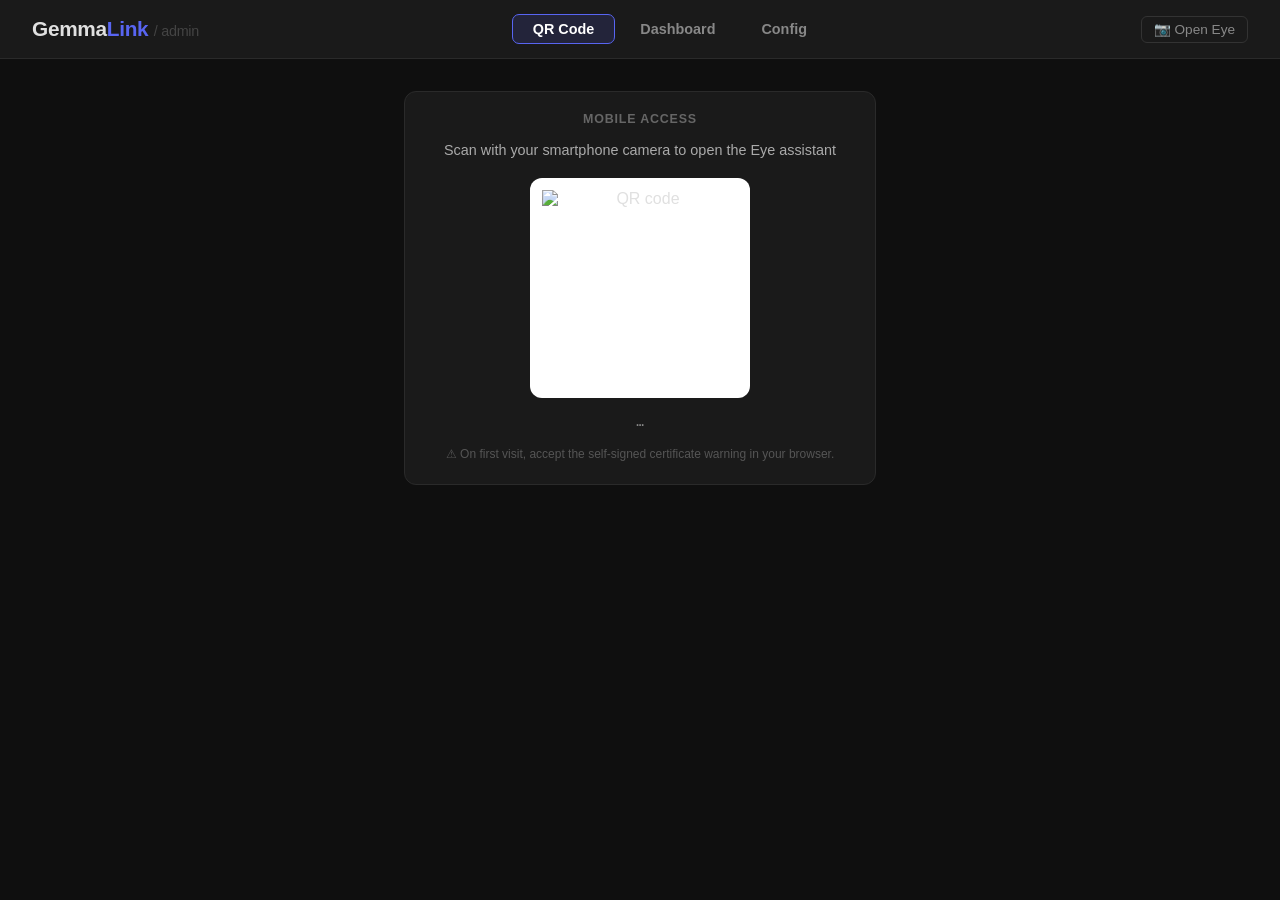
==== commit ffc67644: "feat: dashboard UX, llama start/stop, binary extraction, vision toggle - Model/llama dropdowns full " ====
--- a/static/admin.html
+++ b/static/admin.html
@@ -1,539 +1,314 @@
 <!DOCTYPE html>
 <html lang="en">
+
 <head>
   <meta charset="UTF-8" />
   <meta name="viewport" content="width=device-width, initial-scale=1.0" />
   <title>GemmaLink — Admin</title>
+  <link rel="icon" type="image/svg+xml" href="/favicon.svg">
   <link href="css/admin.css" rel="stylesheet">
 </head>
+
 <body>
 
-<header>
-  <h1>Gemma<span>Link</span> <span style="color:#444;font-weight:400;font-size:0.9rem">/ admin</span></h1>
-  <div class="tab-bar">
-    <button class="tab-btn active" data-tab="qr">QR Code</button>
-    <button class="tab-btn" data-tab="dashboard">Dashboard</button>
-    <button class="tab-btn" data-tab="config">Config</button>
-  </div>
-  <div class="header-links">
-    <a href="/eye.html">📷 Open Eye</a>
-  </div>
-</header>
-
-<!-- ═══════════ QR CODE TAB ═══════════ -->
-<div id="tab-qr" class="tab-panel active">
-<div class="container" style="max-width:520px">
-
-  <div class="card full-width" style="text-align:center">
-    <h2>Mobile Access</h2>
-    <p style="color:#aaa;margin:0 0 20px;font-size:0.9rem">
-      Scan with your smartphone camera to open the Eye assistant
-    </p>
-    <img id="qr-img" src="/api/qr" alt="QR code"
-         style="width:220px;height:220px;border-radius:12px;background:#fff;padding:12px;display:block;margin:0 auto 16px" />
-    <div id="qr-url"
-         style="font-size:0.8rem;color:#888;font-family:monospace;word-break:break-all;margin-bottom:16px">
-      …
-    </div>
-    <p style="font-size:0.75rem;color:#555;line-height:1.6;margin:0">
-      ⚠ On first visit, accept the self-signed certificate warning in your browser.
-    </p>
-  </div>
-
-</div>
-</div><!-- /tab-qr -->
-
-<!-- ═══════════ DASHBOARD TAB ═══════════ -->
-<div id="tab-dashboard" class="tab-panel">
-<div class="container">
-
-  <!-- System Resources -->
-  <div class="card">
-    <h2>System Resources</h2>
-    <div class="resource-row">
-      <div class="resource-label"><span>RAM</span><span id="ram-label">—</span></div>
-      <div class="bar-track"><div class="bar-fill" id="ram-bar" style="width:0%"></div></div>
-    </div>
-    <div class="resource-row">
-      <div class="resource-label"><span>CPU</span><span id="cpu-label">—</span></div>
-      <div class="bar-track"><div class="bar-fill" id="cpu-bar" style="width:0%"></div></div>
-    </div>
-    <div class="resource-row">
-      <div class="resource-label"><span>Disk</span><span id="disk-label">—</span></div>
-      <div class="bar-track"><div class="bar-fill" id="disk-bar" style="width:0%"></div></div>
-    </div>
-    <div class="gpu-row" id="gpu-info">GPU: detecting…</div>
-  </div>
-
-  <!-- Server Status -->
-  <div class="card">
-    <h2>Server Status</h2>
-    <div class="status-item">
-      <div class="dot unknown" id="dot-server"></div>
-      <span class="status-label">Go HTTP server</span>
-      <span class="status-value" id="val-server">—</span>
-    </div>
-    <div class="status-item">
-      <div class="dot unknown" id="dot-llama"></div>
-      <span class="status-label">llama-server</span>
-      <span class="status-value" id="val-llama">—</span>
-    </div>
-    <div class="status-item">
-      <div class="dot unknown" id="dot-model"></div>
-      <span class="status-label">Gemma model</span>
-      <span class="status-value" id="val-model">—</span>
-    </div>
-    <!-- local mode only -->
-    <div class="actions-row" id="row-stop">
-      <button class="btn btn-danger" id="btn-stop-llama" disabled>Stop llama-server</button>
-    </div>
-    <!-- remote mode notice -->
-    <div id="remote-notice" class="remote-notice" style="display:none">
-      llama-server is managed on the remote host.<br>
-      Start it manually with the Gemma model loaded, then verify
-      with <strong>Test Connection</strong> in the Config tab.
-    </div>
-  </div>
-
-  <!-- llama-server Binary — local mode only -->
-  <div class="card" id="card-binary">
-    <h2>llama-server Binary</h2>
-    <div class="status-item">
-      <div class="dot unknown" id="dot-bin"></div>
-      <span class="status-label" id="label-bin">Checking…</span>
-      <span class="status-value" id="val-bin">—</span>
-    </div>
-    <div class="actions-row">
-      <button class="btn btn-primary" id="btn-dl-llama">Download llama-server</button>
-    </div>
-    <div class="progress-wrap" id="prog-llama-wrap">
-      <div class="progress-track"><div class="progress-fill" id="prog-llama-fill"></div></div>
-      <div class="progress-label" id="prog-llama-label">0%</div>
-    </div>
-  </div>
-
-  <!-- Gemma Model — local mode only -->
-  <div class="card" id="card-model">
-    <h2>Gemma 4 Model</h2>
-    <div class="status-item">
-      <div class="dot unknown" id="dot-gguf"></div>
-      <span class="status-label" id="label-gguf">Checking…</span>
-      <span class="status-value" id="val-gguf">—</span>
-    </div>
-    <div class="actions-row">
-      <button class="btn btn-primary" id="btn-dl-e2b">Download E2B (2B)</button>
-      <button class="btn btn-secondary" id="btn-dl-e4b">Download E4B (4B)</button>
-    </div>
-    <div class="progress-wrap" id="prog-model-wrap">
-      <div class="progress-track"><div class="progress-fill" id="prog-model-fill"></div></div>
-      <div class="progress-label" id="prog-model-label">0%</div>
-    </div>
-  </div>
-
-  <!-- Activity Log -->
-  <div class="card full-width">
-    <h2>Activity Log</h2>
-    <div id="log-box"></div>
-  </div>
-
-</div>
-</div><!-- /tab-dashboard -->
-
-<!-- ═══════════ CONFIG TAB ═══════════ -->
-<div id="tab-config" class="tab-panel">
-<div class="container-form">
-
-  <!-- GemmaLink Server -->
-  <div class="form-section">
-    <h3>GemmaLink Server</h3>
-    <div class="form-row">
-      <div class="form-label">HTTP Host<small>bind / QR address</small></div>
-      <input class="form-input" id="cfg-http-host" type="text" placeholder="localhost" />
-    </div>
-    <div class="form-row">
-      <div class="form-label">HTTP Port</div>
-      <input class="form-input" id="cfg-http-port" type="text" maxlength="5" placeholder="8080" />
-    </div>
-    <div class="form-row">
-      <div class="form-label">HTTPS Port<small>required for camera</small></div>
-      <div>
-        <input class="form-input" id="cfg-https-port" type="text" maxlength="5" placeholder="8443" />
-        <div id="cfg-restart-warn" style="display:none;margin-top:5px" class="warn-text">⚠ Port changes require a server restart</div>
-      </div>
-    </div>
-    <div class="form-row">
-      <div class="form-label">Upload Dir<small>temp image storage</small></div>
-      <input class="form-input" id="cfg-upload-dir" type="text" placeholder="uploads" />
-    </div>
-  </div>
-
-  <!-- Inference Server -->
-  <div class="form-section">
-    <h3>Inference Server (llama.cpp)</h3>
-
-    <!-- Mode selector -->
-    <div class="form-row">
-      <div class="form-label">Mode</div>
-      <div class="radio-group">
-        <label class="radio-label" id="lbl-local">
-          <input type="radio" name="llama-mode" value="local" id="radio-local" />
-          Local — managed by this server
-        </label>
-        <label class="radio-label" id="lbl-remote">
-          <input type="radio" name="llama-mode" value="remote" id="radio-remote" />
-          Remote — another machine on the network
-        </label>
-      </div>
-    </div>
-
-    <!-- Local panel -->
-    <div id="panel-local" class="mode-panel">
-      <div class="form-row">
-        <div class="form-label">Endpoint<small>local URL</small></div>
-        <div class="inline-row">
-          <input class="form-input" id="cfg-local-endpoint" type="text" placeholder="http://localhost:11434" />
-          <button class="btn btn-secondary btn-sm" id="btn-test-local">Test</button>
-          <span id="conn-status-local"></span>
-        </div>
-      </div>
-      <div class="form-row">
-        <div class="form-label">llama Binary<small>path on this machine</small></div>
-        <input class="form-input" id="cfg-llama-bin" type="text" placeholder="bin/linux/llama-server" />
-      </div>
-      <div class="form-row">
-        <div class="form-label">Model Path<small>.gguf file</small></div>
-        <input class="form-input" id="cfg-model-path" type="text" placeholder="models/gemma-4-e4b.gguf" />
-      </div>
-      <div class="form-row">
-        <div class="form-label">Context Size<small>tokens</small></div>
-        <input class="form-input" id="cfg-context-size" type="text" maxlength="6" placeholder="4096" />
-      </div>
-    </div>
-
-    <!-- Remote panel -->
-    <div id="panel-remote" class="mode-panel" style="display:none">
-      <div class="form-row">
-        <div class="form-label">Endpoint<small>remote URL</small></div>
-        <div class="inline-row">
-          <input class="form-input" id="cfg-remote-endpoint" type="text" placeholder="http://192.168.1.32:11434" />
-          <button class="btn btn-secondary btn-sm" id="btn-test-remote">Test</button>
-          <span id="conn-status-remote"></span>
-        </div>
-      </div>
-      <div class="remote-notice">
-        Start llama-server on the remote machine with the Gemma model loaded,
-        then click <strong>Test</strong> to verify the connection.
-      </div>
-    </div>
-  </div>
-
-  <!-- Save -->
-  <div style="display:flex;align-items:center;gap:12px">
-    <button class="btn btn-primary" id="btn-save-cfg">Save Configuration</button>
-    <span id="cfg-status" style="font-size:0.82rem;color:#666"></span>
-  </div>
-
-  <!-- SSL Certificate -->
-  <div class="form-section">
-    <h3>SSL Certificate</h3>
-    <p class="hint-text">Self-signed certificate used for HTTPS. Regenerate after changing host or IP to update Subject Alternative Names.</p>
-    <div style="display:flex;align-items:center;gap:12px">
-      <button class="btn btn-secondary" id="btn-regen-cert">🔒 Regenerate SSL Certificate</button>
-      <span id="cert-status" style="font-size:0.82rem;color:#666"></span>
-    </div>
-  </div>
-
-</div>
-</div><!-- /tab-config -->
-
-<script>
-  // ─── Tab switching ─────────────────────────────────────────────
-  document.querySelectorAll('.tab-btn').forEach(btn => {
-    btn.addEventListener('click', () => {
-      document.querySelectorAll('.tab-btn').forEach(b => b.classList.remove('active'));
-      document.querySelectorAll('.tab-panel').forEach(p => p.classList.remove('active'));
-      btn.classList.add('active');
-      document.getElementById('tab-' + btn.dataset.tab).classList.add('active');
-    });
-  });
-
-  // ─── Logging ───────────────────────────────────────────────────
-  function log(msg, type = '') {
-    const box = document.getElementById('log-box');
-    const line = document.createElement('div');
-    if (type) line.className = 'log-' + type;
-    line.textContent = `[${new Date().toLocaleTimeString()}] ${msg}`;
-    box.appendChild(line);
-    box.scrollTop = box.scrollHeight;
-  }
-
-  function setBar(id, pct) {
-    const el = document.getElementById(id);
-    el.style.width = pct + '%';
-    el.className = 'bar-fill' + (pct > 89 ? ' crit' : pct > 69 ? ' warn' : '');
-  }
-  function setDot(id, state) { document.getElementById(id).className = 'dot ' + state; }
-  function fmtGB(b) { return (b / 1073741824).toFixed(1) + ' GB'; }
-
-  // ─── Remote mode UI ────────────────────────────────────────────
-  let remoteMode = false;
-  function applyRemoteMode(remote) {
-    remoteMode = remote;
-    document.getElementById('card-binary').style.display   = remote ? 'none' : '';
-    document.getElementById('card-model').style.display    = remote ? 'none' : '';
-    document.getElementById('row-stop').style.display      = remote ? 'none' : '';
-    document.getElementById('remote-notice').style.display = remote ? 'block' : 'none';
-  }
-
-  // ─── Poll /api/sysinfo ─────────────────────────────────────────
-  async function pollSysinfo() {
-    try {
-      const d = await fetch('/api/sysinfo').then(r => r.json());
-      const ramPct  = Math.round(d.ram_used  / d.ram_total  * 100);
-      const diskPct = Math.round(d.disk_used / d.disk_total * 100);
-      document.getElementById('ram-label').textContent  = `${fmtGB(d.ram_used)} / ${fmtGB(d.ram_total)} (${ramPct}%)`;
-      document.getElementById('cpu-label').textContent  = `${d.cpu_pct.toFixed(1)}%`;
-      document.getElementById('disk-label').textContent = `${fmtGB(d.disk_used)} / ${fmtGB(d.disk_total)} (${diskPct}%)`;
-      setBar('ram-bar', ramPct);
-      setBar('cpu-bar', Math.round(d.cpu_pct));
-      setBar('disk-bar', diskPct);
-      const gpuEl = document.getElementById('gpu-info');
-      if (d.gpu_name) {
-        gpuEl.textContent  = `GPU: ${d.gpu_name} — VRAM ${fmtGB(d.gpu_vram_used)} / ${fmtGB(d.gpu_vram_total)}`;
-        gpuEl.style.color  = '#aaa';
-      } else {
-        gpuEl.textContent = 'GPU: not detected (CPU inference mode)';
-      }
-    } catch(e) { log('sysinfo error: ' + e.message, 'err'); }
-  }
-
-  // ─── Poll /api/status ──────────────────────────────────────────
-  async function pollStatus() {
-    try {
-      const d = await fetch('/api/status').then(r => r.json());
-      setDot('dot-server', 'ok');
-      document.getElementById('val-server').textContent = 'running';
-
-      applyRemoteMode(d.remote_mode === true);
-
-      if (d.ready) {
-        setDot('dot-llama', 'ok');
-        document.getElementById('val-llama').textContent = d.llama_addr || ('port ' + d.llama_port);
-        document.getElementById('btn-stop-llama').disabled = false;
-      } else {
-        setDot('dot-llama', 'missing');
-        document.getElementById('val-llama').textContent = 'not running';
-        document.getElementById('btn-stop-llama').disabled = true;
-      }
-
-      if (!remoteMode) {
-        if (d.bin_present) {
-          setDot('dot-bin', 'ok');
-          document.getElementById('label-bin').textContent = 'Binary found';
-          document.getElementById('val-bin').textContent   = d.bin_path;
-        } else {
-          setDot('dot-bin', 'missing');
-          document.getElementById('label-bin').textContent = 'Binary missing';
-          document.getElementById('val-bin').textContent   = d.bin_path;
-        }
-        if (d.model_present) {
-          setDot('dot-model', 'ok'); setDot('dot-gguf', 'ok');
-          document.getElementById('label-gguf').textContent = 'Model found';
-          document.getElementById('val-model').textContent  = fmtGB(d.model_size);
-          document.getElementById('val-gguf').textContent   = d.model_path;
-        } else {
-          setDot('dot-model', 'missing'); setDot('dot-gguf', 'missing');
-          document.getElementById('label-gguf').textContent = 'Model not found';
-          document.getElementById('val-model').textContent  = 'missing';
-          document.getElementById('val-gguf').textContent   = d.model_path;
-        }
-      }
-    } catch(e) {
-      setDot('dot-server', 'missing');
-      log('status error: ' + e.message, 'err');
-    }
-  }
-
-  // ─── Downloads ─────────────────────────────────────────────────
-  document.getElementById('btn-dl-llama').addEventListener('click', () => {
-    log('Starting llama-server download…', 'ok');
-    startDownload('/api/download?target=llama', 'prog-llama-wrap', 'prog-llama-fill', 'prog-llama-label');
-  });
-  document.getElementById('btn-dl-e2b').addEventListener('click', () => {
-    log('Starting Gemma 4 E2B download…', 'ok');
-    startDownload('/api/download?target=model-e2b', 'prog-model-wrap', 'prog-model-fill', 'prog-model-label');
-  });
-  document.getElementById('btn-dl-e4b').addEventListener('click', () => {
-    log('Starting Gemma 4 E4B download…', 'ok');
-    startDownload('/api/download?target=model-e4b', 'prog-model-wrap', 'prog-model-fill', 'prog-model-label');
-  });
-
-  async function startDownload(url, wrapId, fillId, labelId) {
-    const wrap = document.getElementById(wrapId), fill = document.getElementById(fillId), label = document.getElementById(labelId);
-    wrap.classList.add('visible'); fill.style.width = '0%'; label.textContent = 'Starting…';
-    try {
-      const reader = (await fetch(url)).body.getReader();
-      const dec = new TextDecoder();
-      let buf = '';
-      while (true) {
-        const { done, value } = await reader.read();
-        if (done) break;
-        buf += dec.decode(value, { stream: true });
-        const lines = buf.split('\n'); buf = lines.pop();
-        for (const line of lines) {
-          if (!line.startsWith('data: ')) continue;
-          try {
-            const e = JSON.parse(line.slice(6));
-            if (e.pct  !== undefined) { fill.style.width = e.pct + '%'; label.textContent = `${e.pct}% — ${fmtGB(e.bytes)} / ${fmtGB(e.total)}`; }
-            if (e.done)  { label.textContent = 'Done!'; fill.style.background = '#44ff88'; log('Download complete.', 'ok'); pollStatus(); }
-            if (e.error) { label.textContent = 'Error: ' + e.error; fill.style.background = '#ff4444'; log('Download error: ' + e.error, 'err'); }
-          } catch { /* skip malformed */ }
-        }
-      }
-    } catch(e) { label.textContent = 'Failed: ' + e.message; log('Download failed: ' + e.message, 'err'); }
-  }
-
-  // ─── Stop llama-server ─────────────────────────────────────────
-  document.getElementById('btn-stop-llama').addEventListener('click', async () => {
-    await fetch('/api/llama/stop', { method: 'POST' });
-    log('Sent stop signal to llama-server', 'warn');
-    setTimeout(pollStatus, 1000);
-  });
-
-  // ─── Llama mode radio ──────────────────────────────────────────
-  function setLlamaMode(mode) {
-    const isRemote = mode === 'remote';
-    document.getElementById('radio-local').checked  = !isRemote;
-    document.getElementById('radio-remote').checked = isRemote;
-    document.getElementById('lbl-local').classList.toggle('active', !isRemote);
-    document.getElementById('lbl-remote').classList.toggle('active', isRemote);
-    document.getElementById('panel-local').style.display  = isRemote ? 'none' : '';
-    document.getElementById('panel-remote').style.display = isRemote ? '' : 'none';
-    applyRemoteMode(isRemote);
-  }
-  document.querySelectorAll('input[name="llama-mode"]').forEach(r => {
-    r.addEventListener('change', () => setLlamaMode(r.value));
-  });
-
-  // ─── Load config ───────────────────────────────────────────────
-  async function loadConfig() {
-    try {
-      const d = await fetch('/api/config').then(r => r.json());
-      document.getElementById('cfg-http-host').value  = d.http_host  ?? '';
-      document.getElementById('cfg-http-port').value  = d.http_port  ?? '';
-      document.getElementById('cfg-https-port').value = d.https_port ?? '';
-      document.getElementById('cfg-upload-dir').value = d.upload_dir ?? '';
-
-      const loc = d.llama_local  ?? {};
-      const rem = d.llama_remote ?? {};
-      document.getElementById('cfg-local-endpoint').value  = loc.endpoint     ?? 'http://localhost:11434';
-      document.getElementById('cfg-llama-bin').value       = loc.llama_bin    ?? '';
-      document.getElementById('cfg-model-path').value      = loc.model_path   ?? '';
-      document.getElementById('cfg-context-size').value    = loc.context_size ?? '';
-      document.getElementById('cfg-remote-endpoint').value = rem.endpoint     ?? '';
-
-      setLlamaMode(rem.enabled ? 'remote' : 'local');
-      log('Configuration loaded', 'ok');
-    } catch(e) { log('Failed to load config: ' + e.message, 'err'); }
-  }
-
-  // ─── Save config ───────────────────────────────────────────────
-  document.getElementById('btn-save-cfg').addEventListener('click', async () => {
-    const isRemote = document.getElementById('radio-remote').checked;
-    const body = {
-      http_host:  document.getElementById('cfg-http-host').value.trim(),
-      http_port:  document.getElementById('cfg-http-port').value.trim(),
-      https_port: document.getElementById('cfg-https-port').value.trim(),
-      upload_dir: document.getElementById('cfg-upload-dir').value.trim(),
-      llama_local: {
-        enabled:      !isRemote,
-        endpoint:     document.getElementById('cfg-local-endpoint').value.trim(),
-        llama_bin:    document.getElementById('cfg-llama-bin').value.trim(),
-        model_path:   document.getElementById('cfg-model-path').value.trim(),
-        context_size: parseInt(document.getElementById('cfg-context-size').value.trim(), 10) || 0,
-      },
-      llama_remote: {
-        enabled:  isRemote,
-        endpoint: document.getElementById('cfg-remote-endpoint').value.trim(),
-      },
-    };
-    const st = document.getElementById('cfg-status');
-    st.textContent = 'Saving…'; st.style.color = '#888';
-    try {
-      const d = await fetch('/api/config', { method: 'POST', headers: {'Content-Type':'application/json'}, body: JSON.stringify(body) }).then(r => r.json());
-      if (d.ok) {
-        st.textContent = 'Saved ✓'; st.style.color = '#44ff88';
-        document.getElementById('cfg-restart-warn').style.display = d.ports_changed ? 'block' : 'none';
-        log('Configuration saved' + (d.ports_changed ? ' — restart required' : ''), d.ports_changed ? 'warn' : 'ok');
-        pollStatus();
-      } else { st.textContent = 'Error'; st.style.color = '#ff4444'; }
-    } catch(e) { st.textContent = 'Failed'; st.style.color = '#ff4444'; log('Config save error: ' + e.message, 'err'); }
-    setTimeout(() => { st.textContent = ''; st.style.color = ''; }, 4000);
-  });
-
-  // ─── Test connection ───────────────────────────────────────────
-  async function testEndpoint(endpoint, statusEl) {
-    statusEl.textContent = 'Testing…'; statusEl.className = ''; statusEl.style.cssText = 'font-size:0.8rem;color:#888';
-    try {
-      const d = await fetch(`/api/llama/test?endpoint=${encodeURIComponent(endpoint)}`).then(r => r.json());
-      if (d.reachable) {
-        statusEl.innerHTML = `<span class="badge badge-ok">✓ reachable${d.model_name ? ' — ' + d.model_name : ''}</span>`;
-        log(`llama-server reachable at ${endpoint}${d.model_name ? ' · model: ' + d.model_name : ''}`, 'ok');
-      } else {
-        statusEl.innerHTML = `<span class="badge badge-err">✗ not reachable</span>`;
-        log(`llama-server not reachable at ${endpoint}`, 'warn');
-      }
-    } catch(e) {
-      statusEl.innerHTML = `<span class="badge badge-err">✗ error</span>`;
-      log('Test failed: ' + e.message, 'err');
-    }
-  }
-  document.getElementById('btn-test-local').addEventListener('click', () => {
-    testEndpoint(
-      document.getElementById('cfg-local-endpoint').value.trim(),
-      document.getElementById('conn-status-local')
-    );
-  });
-  document.getElementById('btn-test-remote').addEventListener('click', () => {
-    testEndpoint(
-      document.getElementById('cfg-remote-endpoint').value.trim(),
-      document.getElementById('conn-status-remote')
-    );
-  });
-
-  // ─── Regenerate SSL cert ───────────────────────────────────────
-  document.getElementById('btn-regen-cert').addEventListener('click', async () => {
-    const st = document.getElementById('cert-status');
-    st.textContent = 'Generating…'; st.style.color = '#888';
-    log('Regenerating SSL certificate…');
-    try {
-      const d = await fetch('/api/cert/regenerate', { method: 'POST' }).then(r => r.json());
-      if (d.ok) {
-        st.textContent = 'Generated ✓'; st.style.color = '#44ff88';
-        log(`Certificate generated — SANs: ${d.hostnames.join(', ')} | IPs: ${d.ips.join(', ')}`, 'ok');
-      } else { st.textContent = 'Failed'; st.style.color = '#ff4444'; }
-    } catch(e) { st.textContent = 'Failed'; st.style.color = '#ff4444'; log('Cert error: ' + e.message, 'err'); }
-    setTimeout(() => { st.textContent = ''; st.style.color = ''; }, 5000);
-  });
-
-  // ─── QR Code ───────────────────────────────────────────────────
-  async function loadQR() {
-    try {
-      const d = await fetch('/api/qr-url').then(r => r.json());
-      document.getElementById('qr-url').textContent = d.url;
-      // Bust cache so the image always reflects the current IP/port
-      document.getElementById('qr-img').src = '/api/qr?' + Date.now();
-    } catch(e) { /* silent — server may not be ready */ }
-  }
-
-  // ─── Init ──────────────────────────────────────────────────────
-  log('Admin dashboard loaded', 'ok');
-  loadQR();
-  loadConfig();
-  pollSysinfo();
-  pollStatus();
-  setInterval(pollSysinfo, 5000);
-  setInterval(pollStatus, 4000);
-</script>
+  <header>
+    <h1>Gemma<span>Link</span> <span style="color:#444;font-weight:400;font-size:0.9rem">/ admin</span></h1>
+    <div class="tab-bar">
+      <button class="tab-btn active" data-tab="qr">QR Code</button>
+      <button class="tab-btn" data-tab="dashboard">Dashboard</button>
+      <button class="tab-btn" data-tab="config">Config</button>
+    </div>
+    <div class="header-links">
+      <a href="/eye.html">📷 Open Eye</a>
+    </div>
+  </header>
+
+  <!-- ═══════════ QR CODE TAB ═══════════ -->
+  <div id="tab-qr" class="tab-panel active">
+    <div class="container" style="max-width:520px">
+
+      <div class="card full-width" style="text-align:center">
+        <h2>Mobile Access</h2>
+        <p style="color:#aaa;margin:0 0 20px;font-size:0.9rem">
+          Scan with your smartphone camera to open the Eye assistant
+        </p>
+        <img id="qr-img" src="/api/qr" alt="QR code"
+          style="width:220px;height:220px;border-radius:12px;background:#fff;padding:12px;display:block;margin:0 auto 16px" />
+        <div id="qr-url"
+          style="font-size:0.8rem;color:#888;font-family:monospace;word-break:break-all;margin-bottom:16px">
+          …
+        </div>
+        <p style="font-size:0.75rem;color:#555;line-height:1.6;margin:0">
+          ⚠ On first visit, accept the self-signed certificate warning in your browser.
+        </p>
+      </div>
+
+    </div>
+  </div><!-- /tab-qr -->
+
+  <!-- ═══════════ DASHBOARD TAB ═══════════ -->
+  <div id="tab-dashboard" class="tab-panel">
+    <div class="container">
+
+      <!-- System Resources -->
+      <div class="card">
+        <h2>System Resources</h2>
+        <div class="resource-row">
+          <div class="resource-label"><span>RAM</span><span id="ram-label">—</span></div>
+          <div class="bar-track">
+            <div class="bar-fill" id="ram-bar" style="width:0%"></div>
+          </div>
+        </div>
+        <div class="resource-row">
+          <div class="resource-label"><span>CPU</span><span id="cpu-label">—</span></div>
+          <div class="bar-track">
+            <div class="bar-fill" id="cpu-bar" style="width:0%"></div>
+          </div>
+        </div>
+        <div class="resource-row">
+          <div class="resource-label"><span>Disk</span><span id="disk-label">—</span></div>
+          <div class="bar-track">
+            <div class="bar-fill" id="disk-bar" style="width:0%"></div>
+          </div>
+        </div>
+        <div class="gpu-row" id="gpu-info">GPU: detecting…</div>
+      </div>
+
+      <!-- Server Status -->
+      <div class="card">
+        <h2>Server Status</h2>
+        <div class="status-item">
+          <div class="dot unknown" id="dot-server"></div>
+          <span class="status-label">Go HTTP server</span>
+          <span class="status-value" id="val-server">—</span>
+        </div>
+        <div class="status-item">
+          <div class="dot unknown" id="dot-llama"></div>
+          <span class="status-label">llama-server</span>
+          <span class="status-value" id="val-llama">—</span>
+        </div>
+        <div class="status-item">
+          <div class="dot unknown" id="dot-model"></div>
+          <span class="status-label">Gemma model</span>
+          <span class="status-value" id="val-model">—</span>
+        </div>
+        <!-- local mode only -->
+        <div class="actions-row" id="row-stop">
+          <button class="btn btn-primary" id="btn-start-llama" style="display:none">▶ Start llama-server</button>
+          <button class="btn btn-danger" id="btn-stop-llama" style="display:none">■ Stop llama-server</button>
+        </div>
+        <!-- remote mode notice -->
+        <div id="remote-notice" class="remote-notice" style="display:none">
+          llama-server is managed on the remote host.<br>
+          Start it manually with the Gemma model loaded, then verify
+          with <strong>Test Connection</strong> in the Config tab.
+        </div>
+      </div>
+
+      <!-- llama-server Binary — local mode only -->
+      <div class="card" id="card-binary">
+        <h2>llama-server Binary</h2>
+        <div style="margin-bottom:10px">
+          <select id="llama-selector" class="form-input">
+            <option value="">Loading releases…</option>
+          </select>
+        </div>
+        <div class="status-item">
+          <div class="dot unknown" id="dot-bin"></div>
+          <span class="status-label" id="label-bin">Binary file</span>
+          <span class="status-value" id="val-bin">—</span>
+        </div>
+        <div class="actions-row" id="llama-actions" style="flex-wrap:wrap;gap:8px">
+          <button class="btn btn-primary" id="btn-dl-llama" style="display:none">⬇ Download</button>
+          <button class="btn btn-secondary" id="btn-cancel-dl-llama" style="display:none">✕ Cancel</button>
+          <button class="btn btn-primary" id="btn-use-llama" style="display:none">✓ Use this version</button>
+        </div>
+        <div id="llama-active-badge" style="display:none;font-size:0.8rem;color:#44ff88;margin-top:6px"></div>
+        <div class="progress-wrap" id="prog-llama-wrap">
+          <div class="progress-track">
+            <div class="progress-fill" id="prog-llama-fill"></div>
+          </div>
+          <div class="progress-label" id="prog-llama-label">0%</div>
+        </div>
+      </div>
+
+      <!-- Gemma Model — local mode only -->
+      <div class="card" id="card-model">
+        <h2>Gemma 4 Model</h2>
+        <div style="margin-bottom:10px">
+          <select id="model-selector" class="form-input">
+            <option value="e2b">Gemma 4 E2B (2B params)</option>
+            <option value="e4b">Gemma 4 E4B (4B params)</option>
+          </select>
+        </div>
+        <div class="vision-toggle-row">
+          <span class="vision-toggle-label">👁 Vision (mmproj)</span>
+          <label class="toggle-switch">
+            <input type="checkbox" id="vision-toggle" />
+            <span class="toggle-slider"></span>
+          </label>
+        </div>
+        <div class="actions-row" id="model-actions" style="flex-wrap:wrap;gap:8px">
+          <button class="btn btn-primary" id="btn-dl-model" style="display:none">⬇ Download model</button>
+          <button class="btn btn-secondary" id="btn-cancel-dl" style="display:none">✕ Cancel</button>
+          <button class="btn btn-primary" id="btn-use-model" style="display:none">✓ Use this model</button>
+        </div>
+        <div id="model-active-badge" style="display:none;font-size:0.8rem;color:#44ff88;margin-top:6px"></div>
+        <div class="progress-wrap" id="prog-model-wrap">
+          <div class="progress-track">
+            <div class="progress-fill" id="prog-model-fill"></div>
+          </div>
+          <div class="progress-label" id="prog-model-label">0%</div>
+        </div>
+      </div>
+
+      <!-- Activity Log -->
+      <div class="card full-width">
+        <h2>Activity Log</h2>
+        <div id="log-box"></div>
+      </div>
+
+    </div>
+  </div><!-- /tab-dashboard -->
+
+  <!-- ═══════════ CONFIG TAB ═══════════ -->
+  <div id="tab-config" class="tab-panel">
+    <div class="container-form">
+
+      <!-- GemmaLink Server -->
+      <div class="form-section">
+        <h3>GemmaLink Server</h3>
+        <div class="form-row">
+          <div class="form-label">HTTP Host<small>bind / QR address</small></div>
+          <input class="form-input" id="cfg-http-host" type="text" placeholder="localhost" />
+        </div>
+        <div class="form-row">
+          <div class="form-label">HTTP Port</div>
+          <input class="form-input" id="cfg-http-port" type="text" maxlength="5" placeholder="8080" />
+        </div>
+        <div class="form-row">
+          <div class="form-label">HTTPS Port<small>required for camera</small></div>
+          <div>
+            <input class="form-input" id="cfg-https-port" type="text" maxlength="5" placeholder="8443" />
+            <div id="cfg-restart-warn" style="display:none;margin-top:5px" class="warn-text">⚠ Port changes require a
+              server restart</div>
+          </div>
+        </div>
+        <div class="form-row">
+          <div class="form-label">Upload Dir<small>temp image storage</small></div>
+          <input class="form-input" id="cfg-upload-dir" type="text" placeholder="uploads" />
+        </div>
+      </div>
+
+      <!-- Inference Server -->
+      <div class="form-section">
+        <h3>Inference Server (llama.cpp)</h3>
+
+        <!-- Mode selector -->
+        <div class="form-row">
+          <div class="form-label">Mode</div>
+          <div class="radio-group">
+            <label class="radio-label" id="lbl-local">
+              <input type="radio" name="llama-mode" value="local" id="radio-local" />
+              Local — managed by this server
+            </label>
+            <label class="radio-label" id="lbl-remote">
+              <input type="radio" name="llama-mode" value="remote" id="radio-remote" />
+              Remote — another machine on the network
+            </label>
+          </div>
+        </div>
+
+        <!-- Local panel -->
+        <div id="panel-local" class="mode-panel">
+          <div class="form-row">
+            <div class="form-label">Endpoint<small>local URL</small></div>
+            <div>
+              <input class="form-input" id="cfg-local-endpoint" type="text" placeholder="http://localhost:11434" />
+              <button class="btn btn-secondary btn-sm" id="btn-test-local">Test</button>
+              <div id="conn-status-local"></div>
+            </div>
+          </div>
+          <div class="form-row">
+            <div class="form-label">llama Binary<small>path on this machine</small></div>
+            <input class="form-input" id="cfg-llama-bin" type="text" placeholder="bin/linux/llama-server" />
+          </div>
+          <div class="form-row">
+            <div class="form-label">Binary Version<small>active release tag</small></div>
+            <input class="form-input" id="cfg-llama-bin-version" type="text" placeholder="b9095" />
+          </div>
+          <div class="form-row">
+            <div class="form-label">Model Path<small>.gguf file</small></div>
+            <input class="form-input" id="cfg-model-path" type="text" placeholder="models/gemma-4-e4b.gguf" />
+          </div>
+          <div class="form-row">
+            <div class="form-label">mmproj Path<small>vision projector</small></div>
+            <input class="form-input" id="cfg-mmproj-path" type="text" placeholder="models/mmproj-gemma-4-e4b.gguf" />
+          </div>
+          <div class="form-row">
+            <div class="form-label">Context Size<small>tokens</small></div>
+            <input class="form-input" id="cfg-context-size" type="text" maxlength="6" placeholder="4096" />
+          </div>
+        </div>
+
+        <!-- Remote panel -->
+        <div id="panel-remote" class="mode-panel" style="display:none">
+          <div class="form-row">
+            <div class="form-label">Endpoint<small>remote URL</small></div>
+            <div>
+              <input class="form-input" id="cfg-remote-endpoint" type="text" placeholder="http://192.168.1.32:11434" />
+              <button class="btn btn-secondary btn-sm" id="btn-test-remote">Test</button>
+              <div id="conn-status-remote"></div>
+            </div>
+          </div>
+          <div class="remote-notice">
+            Start llama-server on the remote machine with the Gemma model loaded,
+            then click <strong>Test</strong> to verify the connection.
+          </div>
+        </div>
+      </div><!-- /Inference Server -->
+
+      <!-- Model Download URLs — local mode only -->
+      <div class="form-section" id="section-model-urls">
+        <h3>Model Download URLs</h3>
+        <p class="hint-text">Override the default Gemma 4 download URLs. Click Reset to restore Q4_K_M defaults.</p>
+        <div class="form-row">
+          <div class="form-label">E2B (2B) URL</div>
+          <div class="inline-row">
+            <input class="form-input" id="cfg-url-e2b" type="text" />
+            <button class="btn btn-secondary btn-sm" id="btn-reset-e2b">Reset</button>
+          </div>
+        </div>
+        <div class="form-row">
+          <div class="form-label">E4B (4B) URL</div>
+          <div class="inline-row">
+            <input class="form-input" id="cfg-url-e4b" type="text" />
+            <button class="btn btn-secondary btn-sm" id="btn-reset-e4b">Reset</button>
+          </div>
+        </div>
+      </div>
+
+      <!-- Save -->
+      <div style="display:flex;align-items:center;gap:12px">
+        <button class="btn btn-primary" id="btn-save-cfg">Save Configuration</button>
+        <span id="cfg-status" style="font-size:0.82rem;color:#666"></span>
+      </div>
+
+      <!-- SSL Certificate -->
+      <div class="form-section">
+        <h3>SSL Certificate</h3>
+        <p class="hint-text">Self-signed certificate used for HTTPS. Regenerate after changing host or IP to update
+          Subject Alternative Names.</p>
+        <div style="display:flex;align-items:center;gap:12px">
+          <button class="btn btn-secondary" id="btn-regen-cert">🔒 Regenerate SSL Certificate</button>
+          <span id="cert-status" style="font-size:0.82rem;color:#666"></span>
+        </div>
+      </div>
+
+    </div>
+  </div><!-- /tab-config -->
+
+  <script src="js/admin.js" defer></script>
 </body>
-</html>+
+</html>
--- a/static/css/admin.css
+++ b/static/css/admin.css
@@ -360,6 +360,63 @@
         color: #666;
     }
 
+    /* ── Vision toggle switch ────────────────────────── */
+    .vision-toggle-row {
+        display: flex;
+        align-items: center;
+        justify-content: space-between;
+        padding: 10px 0;
+        border-bottom: 1px solid #222;
+    }
+
+    .vision-toggle-label {
+        font-size: 0.88rem;
+        color: #ccc;
+    }
+
+    .toggle-switch {
+        position: relative;
+        display: inline-block;
+        width: 44px;
+        height: 24px;
+        flex-shrink: 0;
+    }
+
+    .toggle-switch input {
+        opacity: 0;
+        width: 0;
+        height: 0;
+    }
+
+    .toggle-slider {
+        position: absolute;
+        cursor: pointer;
+        inset: 0;
+        background: #333;
+        border-radius: 24px;
+        transition: background 0.2s;
+    }
+
+    .toggle-slider::before {
+        content: '';
+        position: absolute;
+        width: 18px;
+        height: 18px;
+        left: 3px;
+        top: 3px;
+        background: #fff;
+        border-radius: 50%;
+        transition: transform 0.2s;
+    }
+
+    .toggle-switch input:checked + .toggle-slider {
+        background: #5865f2;
+    }
+
+    .toggle-switch input:checked + .toggle-slider::before {
+        transform: translateX(20px);
+    }
+
     /* ── Log ─────────────────────────────────────────── */
     #log-box {
         background: #111;
@@ -477,4 +534,14 @@
 
     .mode-panel {
         margin-top: 14px;
+    }
+
+    #cfg-remote-endpoint, #cfg-local-endpoint {
+        width: 80%;
+    }
+
+    .conn-status-remote, .conn-status-local {
+        font-size: 0.8rem;
+        margin-top: 4px;
+        display: block;
     }
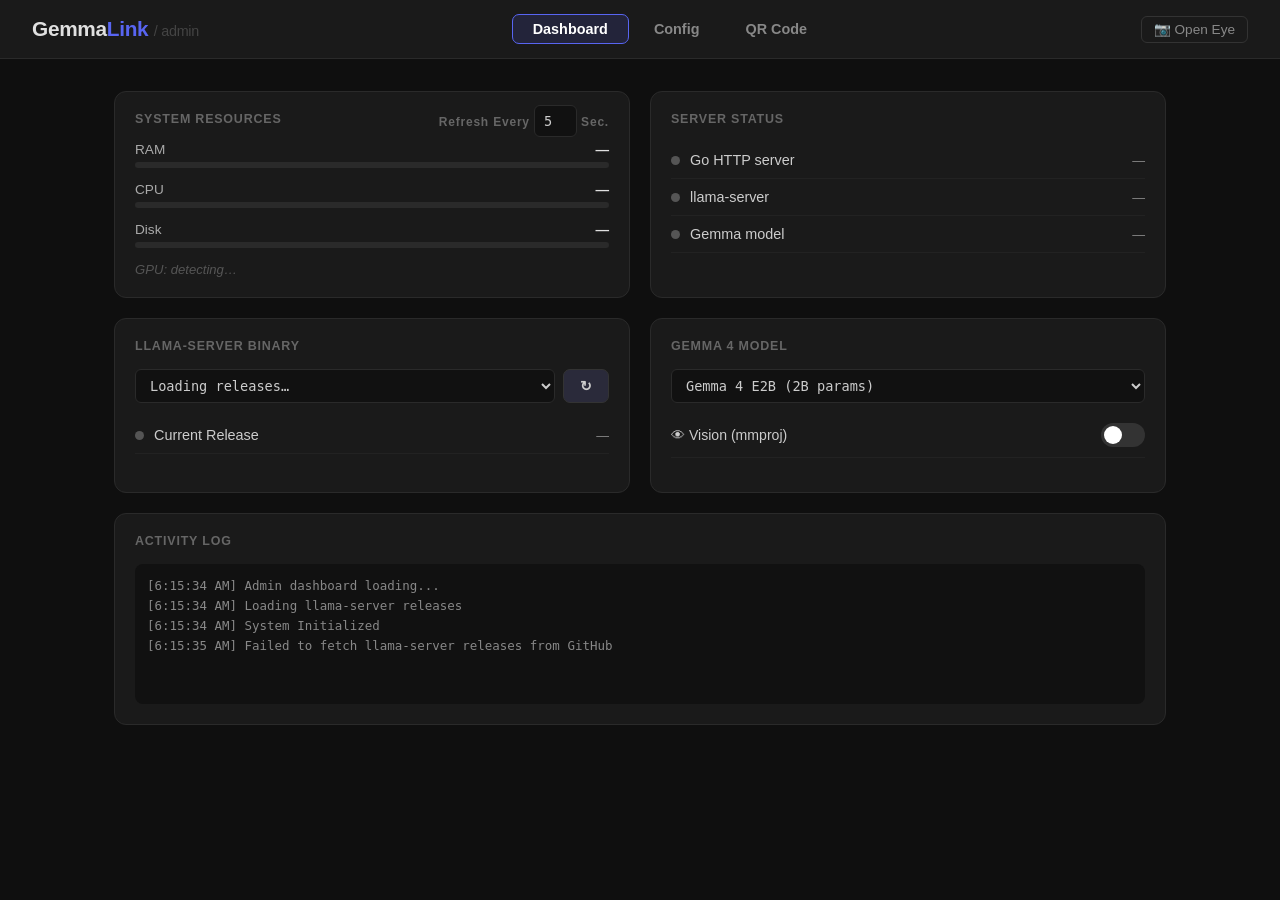
==== commit 0d43bc14: "SCripts per windows e linux" ====
--- a/static/admin.html
+++ b/static/admin.html
@@ -6,7 +6,7 @@
   <meta name="viewport" content="width=device-width, initial-scale=1.0" />
   <title>GemmaLink — Admin</title>
   <link rel="icon" type="image/svg+xml" href="/favicon.svg">
-  <link href="css/admin.css" rel="stylesheet">
+  <link href="css/admin.css?v=1.0.0" rel="stylesheet">
 </head>
 
 <body>
@@ -14,9 +14,9 @@
   <header>
     <h1>Gemma<span>Link</span> <span style="color:#444;font-weight:400;font-size:0.9rem">/ admin</span></h1>
     <div class="tab-bar">
-      <button class="tab-btn active" data-tab="qr">QR Code</button>
-      <button class="tab-btn" data-tab="dashboard">Dashboard</button>
+      <button class="tab-btn active" data-tab="dashboard">Dashboard</button>
       <button class="tab-btn" data-tab="config">Config</button>
+      <button class="tab-btn" data-tab="qr">QR Code</button>
     </div>
     <div class="header-links">
       <a href="/eye.html">📷 Open Eye</a>
@@ -24,7 +24,7 @@
   </header>
 
   <!-- ═══════════ QR CODE TAB ═══════════ -->
-  <div id="tab-qr" class="tab-panel active">
+  <div id="tab-qr" class="tab-panel">
     <div class="container" style="max-width:520px">
 
       <div class="card full-width" style="text-align:center">
@@ -47,12 +47,13 @@
   </div><!-- /tab-qr -->
 
   <!-- ═══════════ DASHBOARD TAB ═══════════ -->
-  <div id="tab-dashboard" class="tab-panel">
+  <div id="tab-dashboard" class="tab-panel active">
     <div class="container">
 
       <!-- System Resources -->
       <div class="card">
-        <h2>System Resources</h2>
+        <h2>System Resources <span class="sysynfo-refresh-text">refresh every <input id="sysinfo-refresh" type="number"
+              min="1" max="60" value="5"> sec.</span></h2>
         <div class="resource-row">
           <div class="resource-label"><span>RAM</span><span id="ram-label">—</span></div>
           <div class="bar-track">
@@ -108,20 +109,24 @@
       <!-- llama-server Binary — local mode only -->
       <div class="card" id="card-binary">
         <h2>llama-server Binary</h2>
-        <div style="margin-bottom:10px">
-          <select id="llama-selector" class="form-input">
+        <div style="margin-bottom:10px;display:flex;gap:8px;align-items:center">
+          <select id="llama-selector" class="form-input" style="flex:1">
             <option value="">Loading releases…</option>
           </select>
+          <button class="btn btn-secondary" id="btn-refresh-llama" title="Refresh releases">↻</button>
+        </div>
+        <div class="actions-row" id="llama-actions" style="flex-wrap:wrap;gap:8px">
+          <button class="btn btn-primary" id="btn-dl-llama" style="display:none">Download This Release</button>
+          <button class="btn btn-secondary" id="btn-cancel-dl-llama" style="display:none">✕ Cancel</button>
+          <!-- Maybe we activate later -->
+          <span style="display: none;">
+            <button class="btn btn-primary" id="btn-use-llama" style="display:none">✓ Use this version</button>
+          </span>
         </div>
         <div class="status-item">
           <div class="dot unknown" id="dot-bin"></div>
-          <span class="status-label" id="label-bin">Binary file</span>
+          <span class="status-label" id="label-bin">Current Release</span>
           <span class="status-value" id="val-bin">—</span>
-        </div>
-        <div class="actions-row" id="llama-actions" style="flex-wrap:wrap;gap:8px">
-          <button class="btn btn-primary" id="btn-dl-llama" style="display:none">⬇ Download</button>
-          <button class="btn btn-secondary" id="btn-cancel-dl-llama" style="display:none">✕ Cancel</button>
-          <button class="btn btn-primary" id="btn-use-llama" style="display:none">✓ Use this version</button>
         </div>
         <div id="llama-active-badge" style="display:none;font-size:0.8rem;color:#44ff88;margin-top:6px"></div>
         <div class="progress-wrap" id="prog-llama-wrap">
@@ -139,6 +144,7 @@
           <select id="model-selector" class="form-input">
             <option value="e2b">Gemma 4 E2B (2B params)</option>
             <option value="e4b">Gemma 4 E4B (4B params)</option>
+            <option value="e31b">Gemma 4 E31B (31B params)</option>
           </select>
         </div>
         <div class="vision-toggle-row">
@@ -286,6 +292,15 @@
             <button class="btn btn-secondary btn-sm" id="btn-reset-e4b">Reset</button>
           </div>
         </div>
+        <!--
+        <div class="form-row">
+          <div class="form-label">E31B (31B) URL</div>
+          <div class="inline-row">
+            <input class="form-input" id="cfg-url-e31b" type="text" />
+            <button class="btn btn-secondary btn-sm" id="btn-reset-e31b">Reset</button>
+          </div>
+        </div>
+        -->
       </div>
 
       <!-- Save -->
@@ -308,7 +323,7 @@
     </div>
   </div><!-- /tab-config -->
 
-  <script src="js/admin.js" defer></script>
+  <script src="js/admin.js?v=1.0.0" defer></script>
 </body>
 
-</html>
+</html>
--- a/static/css/admin.css
+++ b/static/css/admin.css
@@ -409,11 +409,11 @@
         transition: transform 0.2s;
     }
 
-    .toggle-switch input:checked + .toggle-slider {
+    .toggle-switch input:checked+.toggle-slider {
         background: #5865f2;
     }
 
-    .toggle-switch input:checked + .toggle-slider::before {
+    .toggle-switch input:checked+.toggle-slider::before {
         transform: translateX(20px);
     }
 
@@ -536,12 +536,34 @@
         margin-top: 14px;
     }
 
-    #cfg-remote-endpoint, #cfg-local-endpoint {
+    #cfg-remote-endpoint,
+    #cfg-local-endpoint {
         width: 80%;
     }
 
-    .conn-status-remote, .conn-status-local {
+    .conn-status-remote,
+    .conn-status-local {
         font-size: 0.8rem;
         margin-top: 4px;
         display: block;
+    }
+
+    #sysinfo-refresh {
+        font-size: 0.85rem;
+        color: #ccc;
+        background: #111;
+        border: 1px solid #2a2a2a;
+        border-radius: 6px;
+        padding: 7px 0px;
+        font-family: monospace;
+        transition: border-color 0.15s;
+        text-align: center;
+    }
+
+    span.sysynfo-refresh-text {
+        float: right;
+        padding: 0px;
+        margin-top: -7px;
+        text-transform: capitalize;
+        font-size: 12px;
     }
